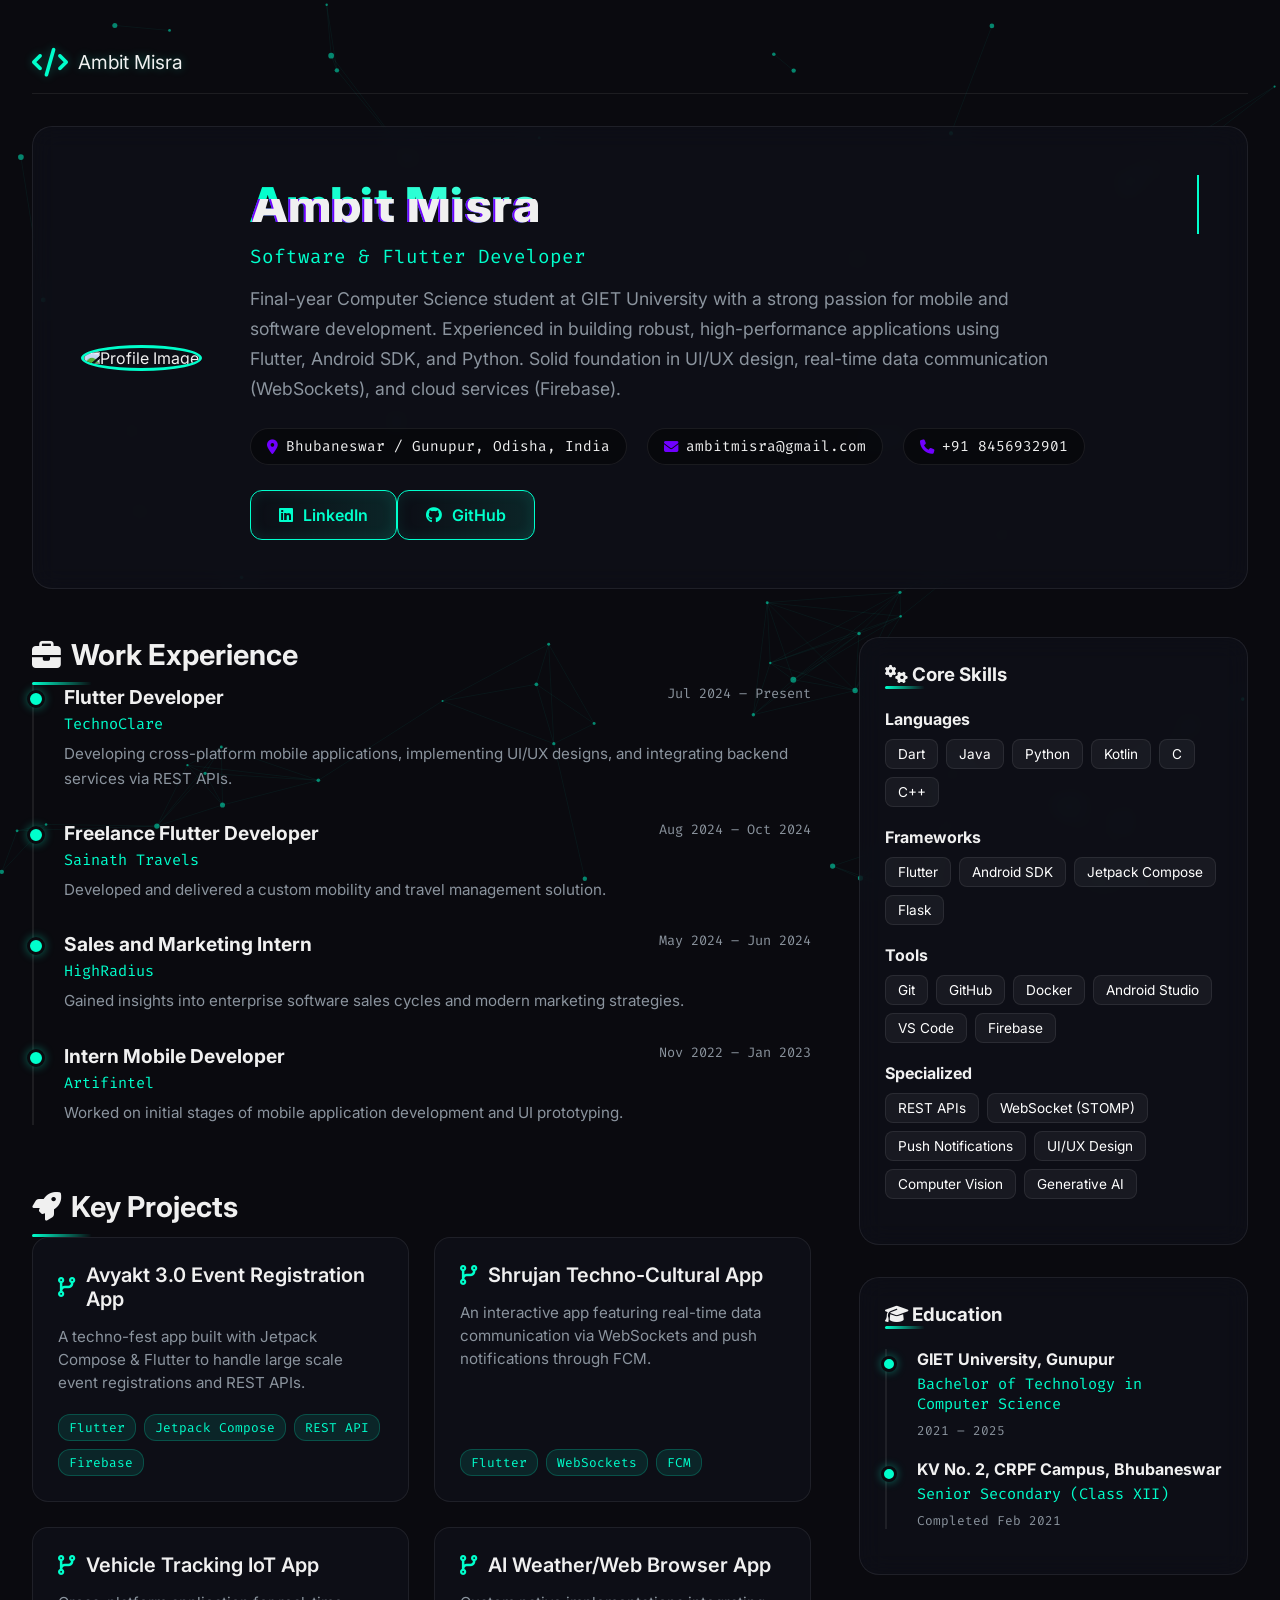
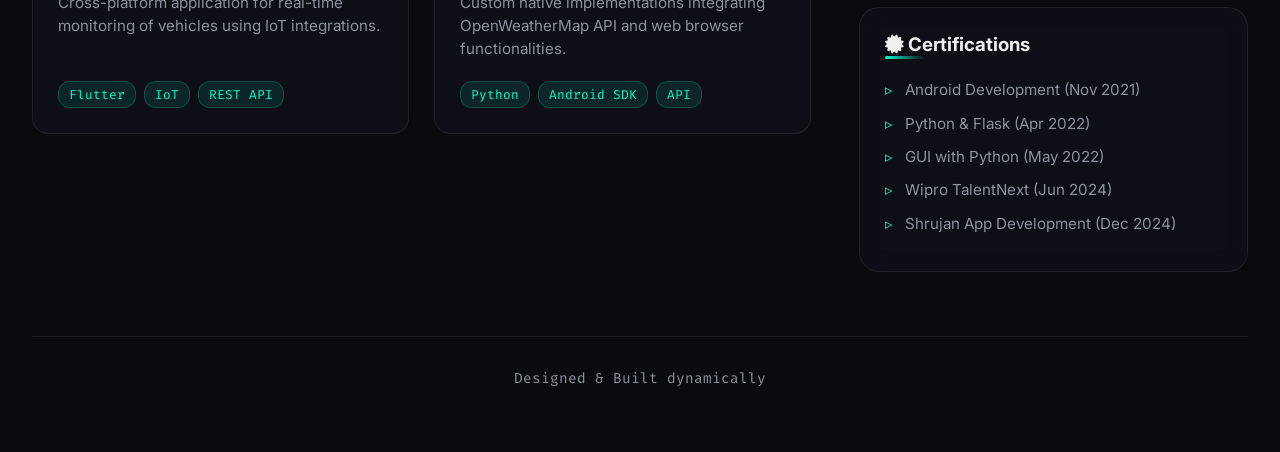
==== index.html @ 836a20de "Move GitHub repo fetch to server-side sync and match button styles" ====
<!DOCTYPE html>
<html lang="en">
<head>
    <meta charset="UTF-8">
    <meta name="viewport" content="width=device-width, initial-scale=1.0">
    <title>Ambit Misra | Portfolio</title>
    <link rel="stylesheet" href="style.css">
    <link href="https://fonts.googleapis.com/css2?family=Fira+Code:wght@400;500;700&family=Inter:wght@300;400;600;800&display=swap" rel="stylesheet">
    <link rel="stylesheet" href="https://cdnjs.cloudflare.com/ajax/libs/font-awesome/6.4.0/css/all.min.css">
</head>
<body>
    <!-- Background Animation Canvas -->
    <canvas id="bg-canvas"></canvas>

    <main id="app">
        <!-- Main Portfolio Section -->
        <section id="portfolio-section" class="active">
            <nav class="glass-nav">
                <div class="nav-brand">
                    <i class="fa-solid fa-code"></i>
                    <span style="margin-left: 10px; color: var(--text-main); font-size: 1.2rem;" id="nav-name"></span>
                </div>
                <div class="nav-links">
                </div>
            </nav>

            <div class="portfolio-container">
                <!-- Hero Header -->
                <header class="profile-header glass-card fade-in">
                    <div class="avatar-container">
                        <img id="user-avatar" src="" alt="Profile Image" style="width: 150px; height: 150px; border-radius: 50%; border: 3px solid var(--accent-primary); object-fit: cover;">
                    </div>
                    <div class="profile-info">
                        <h1 id="user-name" class="typewriter glitch" data-text=""></h1>
                        <p id="user-role" class="tech-text"></p>
                        <p id="user-summary" class="bio"></p>
                        
                        <div class="stats" style="margin-bottom: 25px;">
                            <div class="stat"><i class="fa-solid fa-location-dot"></i> <span id="user-location"></span></div>
                            <div class="stat"><i class="fa-solid fa-envelope"></i> <span id="user-email"></span></div>
                            <div class="stat"><i class="fa-solid fa-phone"></i> <span id="user-phone"></span></div>
                        </div>

                        <div class="profile-actions">
                            <a id="user-linkedin" href="#" target="_blank" class="primary-btn"><i class="fa-brands fa-linkedin"></i> LinkedIn</a>
                            <a id="user-github" href="#" target="_blank" class="primary-btn"><i class="fa-brands fa-github"></i> GitHub</a>
                        </div>
                    </div>
                </header>

                <!-- Two Column Layout: Main Content and Sidebar -->
                <div class="layout-grid">
                    <!-- Left Column -->
                    <div class="left-col">
                        <!-- Experience Section -->
                        <div class="content-section">
                            <div class="section-title fade-in">
                                <h2><i class="fa-solid fa-briefcase"></i> Work Experience</h2>
                                <div class="title-line"></div>
                            </div>
                            <div id="experience-list" class="timeline">
                                <!-- Injected via app.js -->
                            </div>
                        </div>

                        <!-- Projects Section -->
                        <div class="content-section" style="margin-top: 4rem;">
                            <div class="section-title fade-in">
                                <h2><i class="fa-solid fa-rocket"></i> Key Projects</h2>
                                <div class="title-line"></div>
                            </div>
                            <div id="projects-grid" class="repos-grid">
                                <!-- Injected via app.js -->
                            </div>
                        </div>
                    </div>

                    <!-- Right Column (Sidebar) -->
                    <div class="right-col">
                         <!-- Skills Section -->
                         <div class="glass-card sidebar-card fade-in">
                            <h3><i class="fa-solid fa-gears"></i> Core Skills</h3>
                            <div class="title-line" style="margin-bottom: 20px; width: 40px;"></div>
                            <div id="skills-container">
                                <!-- Injected via app.js -->
                            </div>
                        </div>

                        <!-- Education Section -->
                        <div class="glass-card sidebar-card fade-in" style="margin-top: 2rem;">
                            <h3><i class="fa-solid fa-graduation-cap"></i> Education</h3>
                            <div class="title-line" style="margin-bottom: 20px; width: 40px;"></div>
                            <div id="education-list" class="timeline compact">
                                <!-- Injected via app.js -->
                            </div>
                        </div>

                         <!-- Certifications Section -->
                         <div class="glass-card sidebar-card fade-in" style="margin-top: 2rem;">
                            <h3><i class="fa-solid fa-certificate"></i> Certifications</h3>
                            <div class="title-line" style="margin-bottom: 20px; width: 40px;"></div>
                            <ul id="cert-list" class="styled-list">
                                <!-- Injected via app.js -->
                            </ul>
                        </div>
                    </div>
                </div>
            </div>
            
            <footer class="portfolio-footer">
                <p>Designed & Built dynamically</p>
            </footer>
        </section>
    </main>

    <!-- Load Constants first -->
    <script src="constants.js"></script>
    <!-- Load App logic -->
    <script src="app.js"></script>
</body>
</html>
---- style.css ----
:root {
    --bg-dark: #0a0a0f;
    --bg-glass: rgba(16, 18, 27, 0.6);
    --border-glass: rgba(255, 255, 255, 0.08);
    --accent-primary: #00ffcc;
    --accent-secondary: #7000ff;
    --text-main: #f0f0f0;
    --text-muted: #8b949e;
    --font-heading: 'Inter', sans-serif;
    --font-mono: 'Fira Code', monospace;
    --glow-shadow: 0 0 20px rgba(0, 255, 204, 0.4);
    --card-hover: rgba(255, 255, 255, 0.05);
}

* { margin: 0; padding: 0; box-sizing: border-box; }

body {
    background-color: var(--bg-dark);
    color: var(--text-main);
    font-family: var(--font-heading);
    min-height: 100vh;
    overflow-x: hidden;
}

/* Background Canvas */
#bg-canvas {
    position: fixed;
    top: 0; left: 0; width: 100vw; height: 100vh;
    z-index: -1;
}

main { position: relative; z-index: 1; min-height: 100vh; display: flex; flex-direction: column; }

/* Common Classes */
.hidden { display: none !important; }
.active { display: flex !important; }
.glass-card {
    background: var(--bg-glass); backdrop-filter: blur(12px); -webkit-backdrop-filter: blur(12px);
    border: 1px solid var(--border-glass); border-radius: 20px;
}
.sidebar-card { padding: 25px; }

/* Glitch Effect */
.glitch {
    position: relative; font-weight: 800; letter-spacing: 1px;
    background: linear-gradient(to right, var(--accent-primary), #fff);
    -webkit-background-clip: text; -webkit-text-fill-color: transparent;
}
.glitch::before, .glitch::after {
    content: attr(data-text); position: absolute; top: 0; left: 0; width: 100%; height: 100%;
}
.glitch::before {
    left: 2px; text-shadow: -2px 0 var(--accent-secondary); clip: rect(24px, 550px, 90px, 0); animation: glitch-anim-2 3s infinite linear alternate-reverse; -webkit-text-fill-color: var(--text-main);
}
.glitch::after {
    left: -2px; text-shadow: -2px 0 var(--accent-primary); clip: rect(85px, 550px, 140px, 0); animation: glitch-anim 2.5s infinite linear alternate-reverse; -webkit-text-fill-color: var(--text-main);
}
@keyframes glitch-anim {
    0% { clip: rect(10px, 9999px, 86px, 0); } 10% { clip: rect(62px, 9999px, 12px, 0); }
    100% { clip: rect(22px, 9999px, 92px, 0); }
}
@keyframes glitch-anim-2 {
    0% { clip: rect(65px, 9999px, 100px, 0); }
    100% { clip: rect(70px, 9999px, 90px, 0); }
}

/* Layout */
#portfolio-section {
    flex-direction: column; padding: 2rem; max-width: 1300px; margin: 0 auto; width: 100%;
}
.layout-grid {
    display: grid; grid-template-columns: 2fr 1fr; gap: 3rem; margin-top: 3rem;
}

/* Navbar */
.glass-nav {
    display: flex; justify-content: space-between; align-items: center;
    padding: 1rem 0; margin-bottom: 2rem; border-bottom: 1px solid var(--border-glass);
}
.nav-brand { font-size: 1.8rem; color: var(--accent-primary); text-shadow: 0 0 10px rgba(0, 255, 204, 0.3); display: flex; align-items: center;}

/* Buttons */
.secondary-btn {
    background: transparent; border: 1px solid var(--border-glass); color: var(--text-main);
    padding: 10px 20px; font-size: 0.9rem; border-radius: 8px; transition: all 0.2s;
    display: inline-flex; align-items: center; gap: 8px; cursor: pointer;
}
.secondary-btn:hover {
    background: rgba(0, 255, 204, 0.05); border-color: var(--accent-primary); color: var(--accent-primary);
}
.primary-btn {
    display: inline-flex; align-items: center; gap: 10px; padding: 14px 28px; cursor: pointer;
    background: linear-gradient(90deg, transparent, rgba(0, 255, 204, 0.1));
    border: 1px solid var(--accent-primary); color: var(--accent-primary);
    text-decoration: none; border-radius: 12px; font-weight: 600; transition: all 0.3s ease;
    box-shadow: 0 0 15px rgba(0, 255, 204, 0.1) inset;
}
.primary-btn:hover {
    background: var(--accent-primary); color: var(--bg-dark); box-shadow: 0 0 25px rgba(0, 255, 204, 0.4);
    transform: translateY(-2px);
}

/* Hero Section */
.profile-header { display: flex; gap: 3rem; align-items: center; padding: 3rem; margin-bottom: 1rem; }
.profile-info { flex: 1; }
.profile-info h1 { font-size: 3rem; margin-bottom: 10px; }
.tech-text { font-family: var(--font-mono); color: var(--accent-primary); font-size: 1.2rem; margin-bottom: 15px; }
.bio { color: var(--text-muted); font-size: 1.1rem; line-height: 1.7; margin-bottom: 25px; max-width: 800px; }
.stats { display: flex; gap: 20px; flex-wrap: wrap; }
.stat { display: flex; align-items: center; gap: 8px; background: rgba(0,0,0,0.4); padding: 8px 16px; border-radius: 20px; border: 1px solid var(--border-glass); font-family: var(--font-mono); font-size: 0.9rem; color: var(--text-main); }
.stat i { color: var(--accent-secondary); }
.profile-actions { display: flex; align-items: center; }

/* Timeline (Experience / Education) */
.timeline {
    position: relative; padding-left: 30px; border-left: 2px solid var(--border-glass);
}
.timeline-item { position: relative; margin-bottom: 30px; }
.timeline-item::before {
    content: ''; position: absolute; left: -37px; top: 5px; width: 12px; height: 12px;
    background: var(--accent-primary); border-radius: 50%; border: 3px solid var(--bg-dark);
    box-shadow: 0 0 10px rgba(0,255,204,0.4);
}
.timeline-item h4 { font-size: 1.2rem; color: var(--text-main); margin-bottom: 5px; }
.timeline-item .company { font-family: var(--font-mono); color: var(--accent-primary); font-size: 0.95rem; margin-bottom: 8px; }
.timeline-item .date { position: absolute; right: 0; top: 0; font-family: var(--font-mono); font-size: 0.85rem; color: var(--text-muted); }
.timeline-item p { color: var(--text-muted); font-size: 0.95rem; line-height: 1.6; }

.timeline.compact .timeline-item { margin-bottom: 20px; }
.timeline.compact .timeline-item::before { top: 7px; width: 10px; height: 10px; left: -36px; }
.timeline.compact .date { position: static; display: block; margin-top: 5px; }

/* Grid Titles */
.section-title h2 { font-size: 1.8rem; margin-bottom: 10px; display: flex; align-items: center; gap: 10px; }
.title-line { height: 3px; width: 60px; background: linear-gradient(90deg, var(--accent-primary), transparent); border-radius: 2px; }

/* Projects Grid */
.repos-grid { display: grid; grid-template-columns: repeat(auto-fill, minmax(300px, 1fr)); gap: 25px; }
.repo-card {
    background: var(--bg-glass); border: 1px solid var(--border-glass); border-radius: 16px; padding: 25px;
    transition: all 0.3s ease; display: flex; flex-direction: column; justify-content: space-between; position: relative; overflow: hidden;
}
.repo-card::before {
    content: ''; position: absolute; top: 0; left: 0; width: 100%; height: 2px;
    background: linear-gradient(90deg, transparent, var(--accent-primary), transparent); transform: translateX(-100%); transition: transform 0.5s ease;
}
.repo-card:hover { transform: translateY(-5px); border-color: rgba(0, 255, 204, 0.3); box-shadow: 0 10px 30px -10px rgba(0, 255, 204, 0.15); }
.repo-card:hover::before { transform: translateX(100%); }
.repo-header { margin-bottom: 15px; }
.repo-title { font-size: 1.25rem; font-weight: 600; display: flex; align-items: center; gap: 10px; }
.repo-title a { color: var(--text-main); text-decoration: none; transition: color 0.2s; }
.repo-title a:hover { color: var(--accent-primary); }
.repo-desc { color: var(--text-muted); font-size: 0.95rem; line-height: 1.5; margin-bottom: 20px; flex-grow: 1; }
.repo-footer { display: flex; flex-wrap: wrap; gap: 8px; }
.repo-footer .tag { background: rgba(0,255,204,0.1); color: var(--accent-primary); border: 1px solid rgba(0,255,204,0.2); padding: 4px 10px; border-radius: 12px; font-size: 0.8rem; font-family: var(--font-mono); }

/* Skills & Certs lists */
.skill-category { margin-bottom: 20px; }
.skill-category h4 { color: var(--text-main); font-size: 1rem; margin-bottom: 10px; }
.tags-container { display: flex; flex-wrap: wrap; gap: 8px; }
.skill-tag {
    background: rgba(255,255,255,0.05); border: 1px solid var(--border-glass); color: #fff;
    padding: 6px 12px; border-radius: 8px; font-size: 0.85rem; transition: border 0.3s;
}
.skill-tag:hover { border-color: var(--accent-primary); }

.styled-list { list-style: none; }
.styled-list li { position: relative; padding-left: 20px; margin-bottom: 12px; font-size: 0.95rem; color: var(--text-muted); line-height: 1.4; }
.styled-list li::before { content: '▹'; position: absolute; left: 0; color: var(--accent-primary); }

.portfolio-footer { margin-top: 4rem; text-align: center; color: var(--text-muted); font-family: var(--font-mono); font-size: 0.9rem; padding: 2rem 0; border-top: 1px solid var(--border-glass); }

/* Animations */
.fade-in { animation: fadeIn 0.8s ease forwards; opacity: 0; }
@keyframes fadeIn { from { opacity: 0; transform: translateY(20px); } to { opacity: 1; transform: translateY(0); } }
.typewriter { border-right: 2px solid var(--accent-primary); white-space: nowrap; overflow: hidden; animation: blinkCursor 0.7s infinite normal; }
@keyframes blinkCursor { from { border-right-color: var(--accent-primary); } to { border-right-color: transparent; } }

/* Responsive */
@media (max-width: 1024px) { .layout-grid { grid-template-columns: 1fr; } }
@media (max-width: 768px) {
    .profile-header { flex-direction: column; text-align: center; padding: 2rem; }
    .stats, .profile-actions { justify-content: center; }
    .bio { margin: 0 auto 25px auto; }
    .timeline-item .date { position: static; display: block; margin-top: 5px; }
}
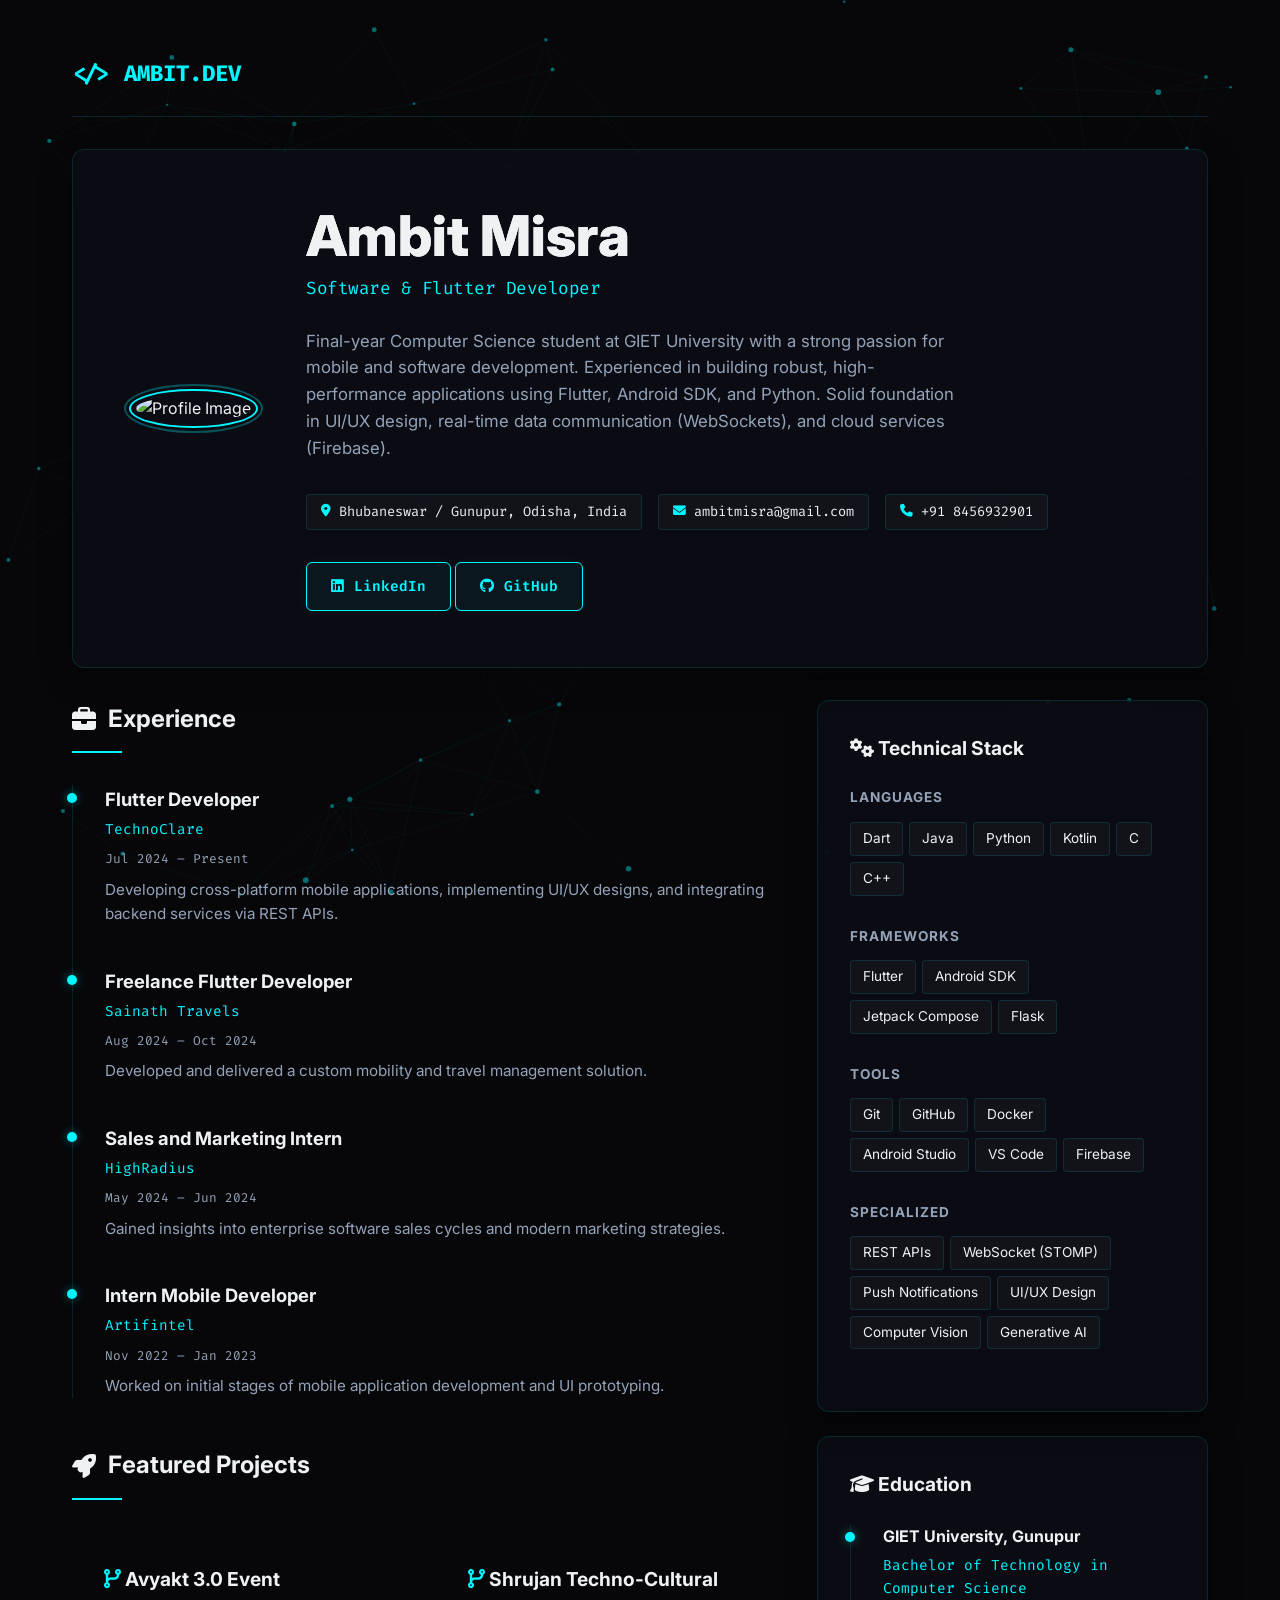
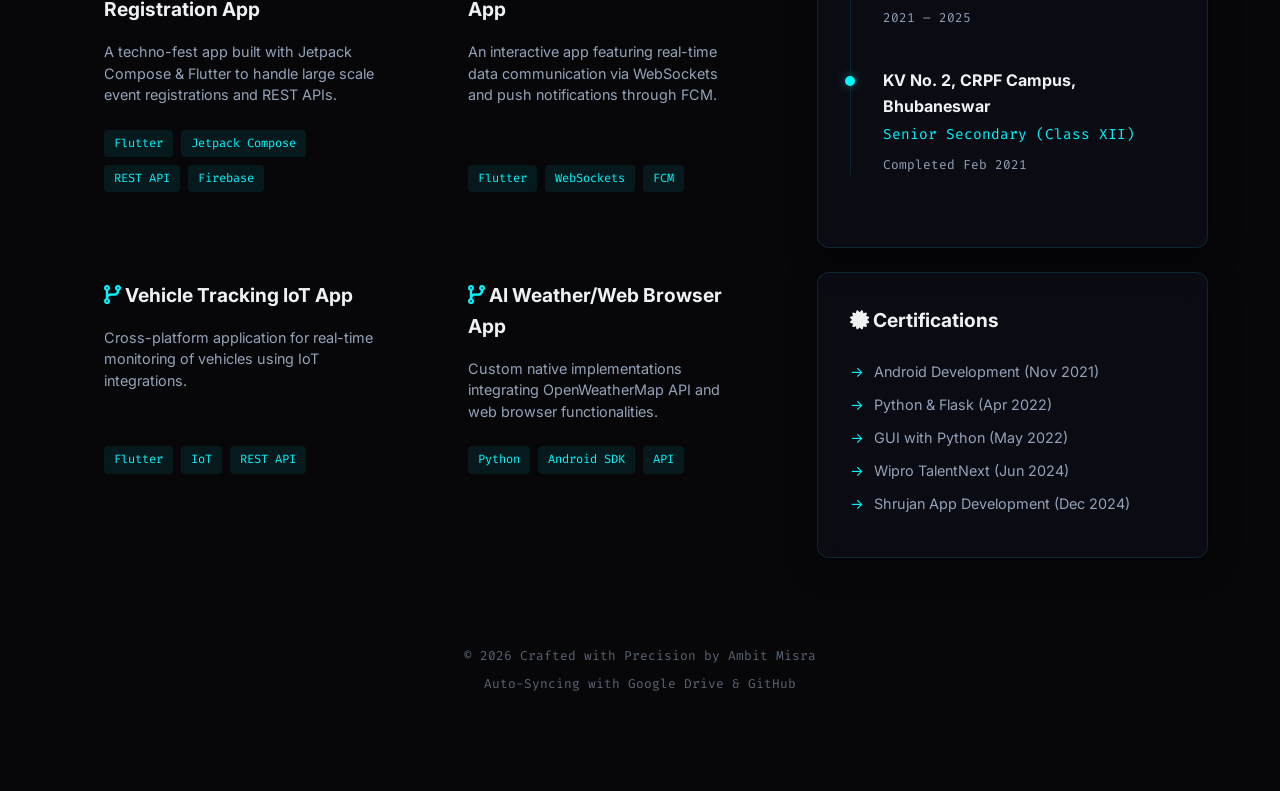
==== commit c1377970: "Complete Premium UI Design Overhaul: Standardized branding, fixed glitch, and refined layouts" ====
--- a/index.html
+++ b/index.html
@@ -3,9 +3,9 @@
 <head>
     <meta charset="UTF-8">
     <meta name="viewport" content="width=device-width, initial-scale=1.0">
-    <title>Ambit Misra | Portfolio</title>
+    <title>Ambit Misra | Senior Flutter & Mobile Developer</title>
     <link rel="stylesheet" href="style.css">
-    <link href="https://fonts.googleapis.com/css2?family=Fira+Code:wght@400;500;700&family=Inter:wght@300;400;600;800&display=swap" rel="stylesheet">
+    <link href="https://fonts.googleapis.com/css2?family=Fira+Code:wght@400;500;700&family=Inter:wght@300;400;600;700;800&display=swap" rel="stylesheet">
     <link rel="stylesheet" href="https://cdnjs.cloudflare.com/ajax/libs/font-awesome/6.4.0/css/all.min.css">
 </head>
 <body>
@@ -13,109 +13,103 @@
     <canvas id="bg-canvas"></canvas>
 
     <main id="app">
-        <!-- Main Portfolio Section -->
-        <section id="portfolio-section" class="active">
-            <nav class="glass-nav">
+        <div class="portfolio-container">
+            <nav class="glass-nav fade-in">
                 <div class="nav-brand">
-                    <i class="fa-solid fa-code"></i>
-                    <span style="margin-left: 10px; color: var(--text-main); font-size: 1.2rem;" id="nav-name"></span>
+                    <span>&lt;/&gt; AMBIT.DEV</span>
                 </div>
                 <div class="nav-links">
                 </div>
             </nav>
 
-            <div class="portfolio-container">
-                <!-- Hero Header -->
-                <header class="profile-header glass-card fade-in">
-                    <div class="avatar-container">
-                        <img id="user-avatar" src="" alt="Profile Image" style="width: 150px; height: 150px; border-radius: 50%; border: 3px solid var(--accent-primary); object-fit: cover;">
+            <!-- Hero Header -->
+            <header class="profile-header glass-card fade-in">
+                <div class="avatar-container">
+                    <img id="user-avatar" src="" alt="Profile Image" style="width: 160px; height: 160px; border-radius: 50%; object-fit: cover; border: 2px solid var(--accent-primary); padding: 5px;">
+                </div>
+                <div class="profile-info">
+                    <h1 id="user-name" class="glitch" data-text=""></h1>
+                    <p id="user-role" class="tech-text"></p>
+                    <p id="user-summary" class="bio"></p>
+                    
+                    <div class="stats">
+                        <div class="stat"><i class="fa-solid fa-location-dot"></i> <span id="user-location"></span></div>
+                        <div class="stat"><i class="fa-solid fa-envelope"></i> <span id="user-email"></span></div>
+                        <div class="stat"><i class="fa-solid fa-phone"></i> <span id="user-phone"></span></div>
                     </div>
-                    <div class="profile-info">
-                        <h1 id="user-name" class="typewriter glitch" data-text=""></h1>
-                        <p id="user-role" class="tech-text"></p>
-                        <p id="user-summary" class="bio"></p>
-                        
-                        <div class="stats" style="margin-bottom: 25px;">
-                            <div class="stat"><i class="fa-solid fa-location-dot"></i> <span id="user-location"></span></div>
-                            <div class="stat"><i class="fa-solid fa-envelope"></i> <span id="user-email"></span></div>
-                            <div class="stat"><i class="fa-solid fa-phone"></i> <span id="user-phone"></span></div>
+
+                    <div class="profile-actions">
+                        <a id="user-linkedin" href="#" target="_blank" class="primary-btn"><i class="fa-brands fa-linkedin"></i> LinkedIn</a>
+                        <a id="user-github" href="#" target="_blank" class="primary-btn"><i class="fa-brands fa-github"></i> GitHub</a>
+                    </div>
+                </div>
+            </header>
+
+            <!-- Main Layout Grid -->
+            <div class="layout-grid">
+                <!-- Left Column -->
+                <div class="left-col">
+                    <!-- Experience Section -->
+                    <div class="content-section">
+                        <div class="section-title fade-in">
+                            <h2><i class="fa-solid fa-briefcase"></i> Experience</h2>
+                            <div class="title-line"></div>
                         </div>
-
-                        <div class="profile-actions">
-                            <a id="user-linkedin" href="#" target="_blank" class="primary-btn"><i class="fa-brands fa-linkedin"></i> LinkedIn</a>
-                            <a id="user-github" href="#" target="_blank" class="primary-btn"><i class="fa-brands fa-github"></i> GitHub</a>
-                        </div>
-                    </div>
-                </header>
-
-                <!-- Two Column Layout: Main Content and Sidebar -->
-                <div class="layout-grid">
-                    <!-- Left Column -->
-                    <div class="left-col">
-                        <!-- Experience Section -->
-                        <div class="content-section">
-                            <div class="section-title fade-in">
-                                <h2><i class="fa-solid fa-briefcase"></i> Work Experience</h2>
-                                <div class="title-line"></div>
-                            </div>
-                            <div id="experience-list" class="timeline">
-                                <!-- Injected via app.js -->
-                            </div>
-                        </div>
-
-                        <!-- Projects Section -->
-                        <div class="content-section" style="margin-top: 4rem;">
-                            <div class="section-title fade-in">
-                                <h2><i class="fa-solid fa-rocket"></i> Key Projects</h2>
-                                <div class="title-line"></div>
-                            </div>
-                            <div id="projects-grid" class="repos-grid">
-                                <!-- Injected via app.js -->
-                            </div>
+                        <div id="experience-list" class="timeline">
+                            <!-- Injected via app.js -->
                         </div>
                     </div>
 
-                    <!-- Right Column (Sidebar) -->
-                    <div class="right-col">
-                         <!-- Skills Section -->
-                         <div class="glass-card sidebar-card fade-in">
-                            <h3><i class="fa-solid fa-gears"></i> Core Skills</h3>
-                            <div class="title-line" style="margin-bottom: 20px; width: 40px;"></div>
-                            <div id="skills-container">
-                                <!-- Injected via app.js -->
-                            </div>
+                    <!-- Projects Section -->
+                    <div class="content-section" style="margin-top: 3rem;">
+                        <div class="section-title fade-in">
+                            <h2><i class="fa-solid fa-rocket"></i> Featured Projects</h2>
+                            <div class="title-line"></div>
                         </div>
-
-                        <!-- Education Section -->
-                        <div class="glass-card sidebar-card fade-in" style="margin-top: 2rem;">
-                            <h3><i class="fa-solid fa-graduation-cap"></i> Education</h3>
-                            <div class="title-line" style="margin-bottom: 20px; width: 40px;"></div>
-                            <div id="education-list" class="timeline compact">
-                                <!-- Injected via app.js -->
-                            </div>
-                        </div>
-
-                         <!-- Certifications Section -->
-                         <div class="glass-card sidebar-card fade-in" style="margin-top: 2rem;">
-                            <h3><i class="fa-solid fa-certificate"></i> Certifications</h3>
-                            <div class="title-line" style="margin-bottom: 20px; width: 40px;"></div>
-                            <ul id="cert-list" class="styled-list">
-                                <!-- Injected via app.js -->
-                            </ul>
+                        <div id="projects-grid" class="repos-grid">
+                            <!-- Injected via app.js -->
                         </div>
                     </div>
                 </div>
+
+                <!-- Right Column (Sidebar) -->
+                <div class="right-col">
+                    <!-- Skills Section -->
+                    <div class="glass-card sidebar-card fade-in">
+                        <h3><i class="fa-solid fa-gears"></i> Technical Stack</h3>
+                        <div id="skills-container">
+                            <!-- Injected via app.js -->
+                        </div>
+                    </div>
+
+                    <!-- Education Section -->
+                    <div class="glass-card sidebar-card fade-in">
+                        <h3><i class="fa-solid fa-graduation-cap"></i> Education</h3>
+                        <div id="education-list" class="timeline">
+                            <!-- Injected via app.js -->
+                        </div>
+                    </div>
+
+                    <!-- Certifications Section -->
+                    <div class="glass-card sidebar-card fade-in">
+                        <h3><i class="fa-solid fa-certificate"></i> Certifications</h3>
+                        <ul id="cert-list" class="styled-list">
+                            <!-- Injected via app.js -->
+                        </ul>
+                    </div>
+                </div>
             </div>
-            
+
             <footer class="portfolio-footer">
-                <p>Designed & Built dynamically</p>
+                <p>&copy; 2026 Crafted with Precision by Ambit Misra</p>
+                <p style="margin-top: 8px;">Auto-Syncing with Google Drive & GitHub</p>
             </footer>
-        </section>
+        </div>
     </main>
 
-    <!-- Load Constants first -->
+    <!-- Scripts -->
     <script src="constants.js"></script>
-    <!-- Load App logic -->
     <script src="app.js"></script>
 </body>
 </html>
+
--- a/style.css
+++ b/style.css
@@ -1,15 +1,14 @@
 :root {
-    --bg-dark: #0a0a0f;
-    --bg-glass: rgba(16, 18, 27, 0.6);
-    --border-glass: rgba(255, 255, 255, 0.08);
-    --accent-primary: #00ffcc;
-    --accent-secondary: #7000ff;
-    --text-main: #f0f0f0;
-    --text-muted: #8b949e;
+    --bg-dark: #07070a;
+    --bg-glass: rgba(13, 15, 23, 0.7);
+    --border-glass: rgba(0, 247, 255, 0.12);
+    --accent-primary: #00f7ff;
+    --accent-glow: rgba(0, 247, 255, 0.4);
+    --text-main: #eef2f3;
+    --text-muted: #94a3b8;
     --font-heading: 'Inter', sans-serif;
     --font-mono: 'Fira Code', monospace;
-    --glow-shadow: 0 0 20px rgba(0, 255, 204, 0.4);
-    --card-hover: rgba(255, 255, 255, 0.05);
+    --card-shadow: 0 8px 32px 0 rgba(0, 0, 0, 0.37);
 }
 
 * { margin: 0; padding: 0; box-sizing: border-box; }
@@ -20,6 +19,7 @@
     font-family: var(--font-heading);
     min-height: 100vh;
     overflow-x: hidden;
+    line-height: 1.6;
 }
 
 /* Background Canvas */
@@ -29,158 +29,356 @@
     z-index: -1;
 }
 
-main { position: relative; z-index: 1; min-height: 100vh; display: flex; flex-direction: column; }
-
-/* Common Classes */
-.hidden { display: none !important; }
-.active { display: flex !important; }
+main { position: relative; z-index: 1; }
+
+/* Refined Glassmorphism */
 .glass-card {
-    background: var(--bg-glass); backdrop-filter: blur(12px); -webkit-backdrop-filter: blur(12px);
-    border: 1px solid var(--border-glass); border-radius: 20px;
-}
-.sidebar-card { padding: 25px; }
-
-/* Glitch Effect */
+    background: var(--bg-glass);
+    backdrop-filter: blur(14px);
+    -webkit-backdrop-filter: blur(14px);
+    border: 1px solid var(--border-glass);
+    border-radius: 12px;
+    box-shadow: var(--card-shadow);
+}
+
+/* Improved Glitch Effect - High Readability */
 .glitch {
-    position: relative; font-weight: 800; letter-spacing: 1px;
-    background: linear-gradient(to right, var(--accent-primary), #fff);
-    -webkit-background-clip: text; -webkit-text-fill-color: transparent;
-}
+    position: relative;
+    display: inline-block;
+    color: var(--text-main);
+    font-weight: 800;
+}
+
 .glitch::before, .glitch::after {
-    content: attr(data-text); position: absolute; top: 0; left: 0; width: 100%; height: 100%;
-}
-.glitch::before {
-    left: 2px; text-shadow: -2px 0 var(--accent-secondary); clip: rect(24px, 550px, 90px, 0); animation: glitch-anim-2 3s infinite linear alternate-reverse; -webkit-text-fill-color: var(--text-main);
-}
-.glitch::after {
-    left: -2px; text-shadow: -2px 0 var(--accent-primary); clip: rect(85px, 550px, 140px, 0); animation: glitch-anim 2.5s infinite linear alternate-reverse; -webkit-text-fill-color: var(--text-main);
-}
+    content: attr(data-text);
+    position: absolute;
+    top: 0;
+    left: 0;
+    width: 100%;
+    height: 100%;
+    opacity: 0.8;
+}
+
+.glitch:hover::before {
+    left: 2px;
+    text-shadow: -2px 0 #ff00c1;
+    clip: rect(44px, 450px, 56px, 0);
+    animation: glitch-anim 2s infinite linear alternate-reverse;
+}
+
+.glitch:hover::after {
+    left: -2px;
+    text-shadow: -2px 0 #00fff9;
+    clip: rect(44px, 450px, 56px, 0);
+    animation: glitch-anim2 2s infinite linear alternate-reverse;
+}
+
 @keyframes glitch-anim {
-    0% { clip: rect(10px, 9999px, 86px, 0); } 10% { clip: rect(62px, 9999px, 12px, 0); }
-    100% { clip: rect(22px, 9999px, 92px, 0); }
-}
-@keyframes glitch-anim-2 {
+    0% { clip: rect(31px, 9999px, 94px, 0); }
+    20% { clip: rect(62px, 9999px, 42px, 0); }
+    40% { clip: rect(10px, 9999px, 86px, 0); }
+    60% { clip: rect(78px, 9999px, 20px, 0); }
+    80% { clip: rect(25px, 9999px, 50px, 0); }
+    100% { clip: rect(54px, 9999px, 12px, 0); }
+}
+
+@keyframes glitch-anim2 {
     0% { clip: rect(65px, 9999px, 100px, 0); }
-    100% { clip: rect(70px, 9999px, 90px, 0); }
+    20% { clip: rect(10px, 9999px, 30px, 0); }
+    40% { clip: rect(50px, 9999px, 80px, 0); }
+    60% { clip: rect(20px, 9999px, 45px, 0); }
+    80% { clip: rect(90px, 9999px, 15px, 0); }
+    100% { clip: rect(35px, 9999px, 70px, 0); }
 }
 
 /* Layout */
-#portfolio-section {
-    flex-direction: column; padding: 2rem; max-width: 1300px; margin: 0 auto; width: 100%;
-}
+.portfolio-container {
+    max-width: 1200px;
+    margin: 0 auto;
+    padding: 2rem;
+}
+
 .layout-grid {
-    display: grid; grid-template-columns: 2fr 1fr; gap: 3rem; margin-top: 3rem;
+    display: grid;
+    grid-template-columns: 1.8fr 1fr;
+    gap: 2.5rem;
+    margin-top: 2rem;
 }
 
 /* Navbar */
 .glass-nav {
-    display: flex; justify-content: space-between; align-items: center;
-    padding: 1rem 0; margin-bottom: 2rem; border-bottom: 1px solid var(--border-glass);
-}
-.nav-brand { font-size: 1.8rem; color: var(--accent-primary); text-shadow: 0 0 10px rgba(0, 255, 204, 0.3); display: flex; align-items: center;}
+    display: flex;
+    justify-content: space-between;
+    align-items: center;
+    padding: 1.5rem 0;
+    margin-bottom: 2rem;
+    border-bottom: 1px solid var(--border-glass);
+}
+
+.nav-brand {
+    font-size: 1.4rem;
+    font-weight: 700;
+    font-family: var(--font-mono);
+    color: var(--accent-primary);
+}
 
 /* Buttons */
-.secondary-btn {
-    background: transparent; border: 1px solid var(--border-glass); color: var(--text-main);
-    padding: 10px 20px; font-size: 0.9rem; border-radius: 8px; transition: all 0.2s;
-    display: inline-flex; align-items: center; gap: 8px; cursor: pointer;
-}
-.secondary-btn:hover {
-    background: rgba(0, 255, 204, 0.05); border-color: var(--accent-primary); color: var(--accent-primary);
-}
 .primary-btn {
-    display: inline-flex; align-items: center; gap: 10px; padding: 14px 28px; cursor: pointer;
-    background: linear-gradient(90deg, transparent, rgba(0, 255, 204, 0.1));
-    border: 1px solid var(--accent-primary); color: var(--accent-primary);
-    text-decoration: none; border-radius: 12px; font-weight: 600; transition: all 0.3s ease;
-    box-shadow: 0 0 15px rgba(0, 255, 204, 0.1) inset;
-}
+    display: inline-flex;
+    align-items: center;
+    gap: 10px;
+    padding: 12px 24px;
+    background: rgba(0, 247, 255, 0.05);
+    border: 1px solid var(--accent-primary);
+    color: var(--accent-primary);
+    text-decoration: none;
+    border-radius: 6px;
+    font-weight: 600;
+    font-family: var(--font-mono);
+    font-size: 0.9rem;
+    transition: all 0.3s cubic-bezier(0.4, 0, 0.2, 1);
+    box-shadow: 0 0 10px rgba(0, 247, 255, 0.05);
+}
+
 .primary-btn:hover {
-    background: var(--accent-primary); color: var(--bg-dark); box-shadow: 0 0 25px rgba(0, 255, 204, 0.4);
+    background: var(--accent-primary);
+    color: var(--bg-dark);
+    box-shadow: 0 0 20px var(--accent-glow);
     transform: translateY(-2px);
 }
 
 /* Hero Section */
-.profile-header { display: flex; gap: 3rem; align-items: center; padding: 3rem; margin-bottom: 1rem; }
-.profile-info { flex: 1; }
-.profile-info h1 { font-size: 3rem; margin-bottom: 10px; }
-.tech-text { font-family: var(--font-mono); color: var(--accent-primary); font-size: 1.2rem; margin-bottom: 15px; }
-.bio { color: var(--text-muted); font-size: 1.1rem; line-height: 1.7; margin-bottom: 25px; max-width: 800px; }
-.stats { display: flex; gap: 20px; flex-wrap: wrap; }
-.stat { display: flex; align-items: center; gap: 8px; background: rgba(0,0,0,0.4); padding: 8px 16px; border-radius: 20px; border: 1px solid var(--border-glass); font-family: var(--font-mono); font-size: 0.9rem; color: var(--text-main); }
-.stat i { color: var(--accent-secondary); }
-.profile-actions { display: flex; align-items: center; }
-
-/* Timeline (Experience / Education) */
+.profile-header {
+    display: flex;
+    gap: 3rem;
+    align-items: center;
+    padding: 3.5rem;
+    margin-bottom: 2rem;
+}
+
+.avatar-container {
+    position: relative;
+    flex-shrink: 0;
+}
+
+.avatar-container::after {
+    content: '';
+    position: absolute;
+    inset: -5px;
+    border: 2px solid var(--accent-primary);
+    border-radius: 50%;
+    opacity: 0.3;
+    animation: pulse 2s infinite;
+}
+
+@keyframes pulse {
+    0% { transform: scale(1); opacity: 0.3; }
+    50% { transform: scale(1.05); opacity: 0.1; }
+    100% { transform: scale(1); opacity: 0.3; }
+}
+
+.profile-info h1 {
+    font-size: 3.5rem;
+    margin-bottom: 0.5rem;
+    line-height: 1.1;
+}
+
+.tech-text {
+    font-family: var(--font-mono);
+    color: var(--accent-primary);
+    font-size: 1.1rem;
+    margin-bottom: 1.5rem;
+    letter-spacing: -0.5px;
+}
+
+.bio {
+    color: var(--text-muted);
+    font-size: 1.05rem;
+    max-width: 650px;
+    margin-bottom: 2rem;
+}
+
+.stats { display: flex; gap: 1rem; flex-wrap: wrap; margin-bottom: 2rem; }
+.stat {
+    display: flex;
+    align-items: center;
+    gap: 8px;
+    font-family: var(--font-mono);
+    font-size: 0.85rem;
+    color: var(--text-main);
+    background: rgba(255, 255, 255, 0.03);
+    padding: 6px 14px;
+    border-radius: 4px;
+    border: 1px solid var(--border-glass);
+}
+.stat i { color: var(--accent-primary); font-size: 0.8rem; }
+
+/* Sections */
+.section-title {
+    margin-bottom: 2rem;
+}
+
+.section-title h2 {
+    font-size: 1.5rem;
+    margin-bottom: 0.8rem;
+    display: flex;
+    align-items: center;
+    gap: 12px;
+}
+
+.title-line {
+    height: 2px;
+    width: 50px;
+    background: var(--accent-primary);
+}
+
+/* Timeline */
 .timeline {
-    position: relative; padding-left: 30px; border-left: 2px solid var(--border-glass);
-}
-.timeline-item { position: relative; margin-bottom: 30px; }
+    position: relative;
+    padding-left: 2rem;
+    border-left: 1px solid var(--border-glass);
+}
+
+.timeline-item {
+    position: relative;
+    margin-bottom: 2.5rem;
+}
+
 .timeline-item::before {
-    content: ''; position: absolute; left: -37px; top: 5px; width: 12px; height: 12px;
-    background: var(--accent-primary); border-radius: 50%; border: 3px solid var(--bg-dark);
-    box-shadow: 0 0 10px rgba(0,255,204,0.4);
-}
-.timeline-item h4 { font-size: 1.2rem; color: var(--text-main); margin-bottom: 5px; }
-.timeline-item .company { font-family: var(--font-mono); color: var(--accent-primary); font-size: 0.95rem; margin-bottom: 8px; }
-.timeline-item .date { position: absolute; right: 0; top: 0; font-family: var(--font-mono); font-size: 0.85rem; color: var(--text-muted); }
-.timeline-item p { color: var(--text-muted); font-size: 0.95rem; line-height: 1.6; }
-
-.timeline.compact .timeline-item { margin-bottom: 20px; }
-.timeline.compact .timeline-item::before { top: 7px; width: 10px; height: 10px; left: -36px; }
-.timeline.compact .date { position: static; display: block; margin-top: 5px; }
-
-/* Grid Titles */
-.section-title h2 { font-size: 1.8rem; margin-bottom: 10px; display: flex; align-items: center; gap: 10px; }
-.title-line { height: 3px; width: 60px; background: linear-gradient(90deg, var(--accent-primary), transparent); border-radius: 2px; }
-
-/* Projects Grid */
-.repos-grid { display: grid; grid-template-columns: repeat(auto-fill, minmax(300px, 1fr)); gap: 25px; }
+    content: '';
+    position: absolute;
+    left: calc(-2rem - 6px);
+    top: 8px;
+    width: 10px;
+    height: 10px;
+    background: var(--accent-primary);
+    border-radius: 50%;
+    box-shadow: 0 0 10px var(--accent-glow);
+}
+
+.timeline-item h4 { font-size: 1.15rem; margin-bottom: 4px; }
+.timeline-item .company {
+    font-family: var(--font-mono);
+    color: var(--accent-primary);
+    font-size: 0.9rem;
+    margin-bottom: 8px;
+}
+
+.timeline-item .date {
+    font-family: var(--font-mono);
+    font-size: 0.8rem;
+    color: var(--text-muted);
+    margin-bottom: 0.5rem;
+    display: block;
+}
+
+.timeline-item p {
+    color: var(--text-muted);
+    font-size: 0.95rem;
+    line-height: 1.6;
+}
+
+/* Projects */
+.repos-grid {
+    display: grid;
+    grid-template-columns: repeat(auto-fill, minmax(320px, 1fr));
+    gap: 1.5rem;
+}
+
 .repo-card {
-    background: var(--bg-glass); border: 1px solid var(--border-glass); border-radius: 16px; padding: 25px;
-    transition: all 0.3s ease; display: flex; flex-direction: column; justify-content: space-between; position: relative; overflow: hidden;
-}
-.repo-card::before {
-    content: ''; position: absolute; top: 0; left: 0; width: 100%; height: 2px;
-    background: linear-gradient(90deg, transparent, var(--accent-primary), transparent); transform: translateX(-100%); transition: transform 0.5s ease;
-}
-.repo-card:hover { transform: translateY(-5px); border-color: rgba(0, 255, 204, 0.3); box-shadow: 0 10px 30px -10px rgba(0, 255, 204, 0.15); }
-.repo-card:hover::before { transform: translateX(100%); }
-.repo-header { margin-bottom: 15px; }
-.repo-title { font-size: 1.25rem; font-weight: 600; display: flex; align-items: center; gap: 10px; }
-.repo-title a { color: var(--text-main); text-decoration: none; transition: color 0.2s; }
-.repo-title a:hover { color: var(--accent-primary); }
-.repo-desc { color: var(--text-muted); font-size: 0.95rem; line-height: 1.5; margin-bottom: 20px; flex-grow: 1; }
-.repo-footer { display: flex; flex-wrap: wrap; gap: 8px; }
-.repo-footer .tag { background: rgba(0,255,204,0.1); color: var(--accent-primary); border: 1px solid rgba(0,255,204,0.2); padding: 4px 10px; border-radius: 12px; font-size: 0.8rem; font-family: var(--font-mono); }
-
-/* Skills & Certs lists */
-.skill-category { margin-bottom: 20px; }
-.skill-category h4 { color: var(--text-main); font-size: 1rem; margin-bottom: 10px; }
-.tags-container { display: flex; flex-wrap: wrap; gap: 8px; }
+    padding: 2rem;
+    display: flex;
+    flex-direction: column;
+    justify-content: space-between;
+    transition: all 0.3s ease;
+}
+
+.repo-card:hover {
+    border-color: var(--accent-primary);
+    transform: translateY(-4px);
+    background: rgba(0, 247, 255, 0.03);
+}
+
+.repo-title { margin-bottom: 1rem; font-size: 1.2rem; }
+.repo-title a { color: var(--text-main); text-decoration: none; border-bottom: 1px solid transparent; }
+.repo-title a:hover { color: var(--accent-primary); border-bottom-color: var(--accent-primary); }
+
+.repo-desc {
+    color: var(--text-muted);
+    font-size: 0.9rem;
+    margin-bottom: 1.5rem;
+    line-height: 1.5;
+}
+
+.repo-footer { display: flex; gap: 8px; flex-wrap: wrap; }
+.tag {
+    font-family: var(--font-mono);
+    font-size: 0.75rem;
+    padding: 4px 10px;
+    background: rgba(0, 247, 255, 0.08);
+    color: var(--accent-primary);
+    border-radius: 4px;
+}
+
+/* Sidebar Cards */
+.sidebar-card { padding: 2rem; margin-bottom: 1.5rem; }
+.sidebar-card h3 { font-size: 1.2rem; margin-bottom: 1.5rem; }
+
+.skill-category { margin-bottom: 1.5rem; }
+.skill-category h4 {
+    font-size: 0.85rem;
+    text-transform: uppercase;
+    letter-spacing: 1px;
+    color: var(--text-muted);
+    margin-bottom: 0.8rem;
+}
+
 .skill-tag {
-    background: rgba(255,255,255,0.05); border: 1px solid var(--border-glass); color: #fff;
-    padding: 6px 12px; border-radius: 8px; font-size: 0.85rem; transition: border 0.3s;
-}
-.skill-tag:hover { border-color: var(--accent-primary); }
+    display: inline-block;
+    padding: 5px 12px;
+    background: rgba(255, 255, 255, 0.03);
+    border: 1px solid var(--border-glass);
+    border-radius: 4px;
+    font-size: 0.85rem;
+    margin-right: 6px;
+    margin-bottom: 6px;
+    color: var(--text-main);
+}
 
 .styled-list { list-style: none; }
-.styled-list li { position: relative; padding-left: 20px; margin-bottom: 12px; font-size: 0.95rem; color: var(--text-muted); line-height: 1.4; }
-.styled-list li::before { content: '▹'; position: absolute; left: 0; color: var(--accent-primary); }
-
-.portfolio-footer { margin-top: 4rem; text-align: center; color: var(--text-muted); font-family: var(--font-mono); font-size: 0.9rem; padding: 2rem 0; border-top: 1px solid var(--border-glass); }
+.styled-list li {
+    font-size: 0.9rem;
+    color: var(--text-muted);
+    margin-bottom: 10px;
+    display: flex;
+    gap: 10px;
+}
+.styled-list li::before { content: '→'; color: var(--accent-primary); }
+
+.portfolio-footer {
+    text-align: center;
+    padding: 4rem 0;
+    color: var(--text-muted);
+    font-family: var(--font-mono);
+    font-size: 0.8rem;
+    opacity: 0.6;
+}
 
 /* Animations */
-.fade-in { animation: fadeIn 0.8s ease forwards; opacity: 0; }
-@keyframes fadeIn { from { opacity: 0; transform: translateY(20px); } to { opacity: 1; transform: translateY(0); } }
-.typewriter { border-right: 2px solid var(--accent-primary); white-space: nowrap; overflow: hidden; animation: blinkCursor 0.7s infinite normal; }
-@keyframes blinkCursor { from { border-right-color: var(--accent-primary); } to { border-right-color: transparent; } }
-
-/* Responsive */
-@media (max-width: 1024px) { .layout-grid { grid-template-columns: 1fr; } }
+.fade-in { animation: fadeIn 0.6s ease-out forwards; opacity: 0; }
+@keyframes fadeIn {
+    from { opacity: 0; transform: translateY(10px); }
+    to { opacity: 1; transform: translateY(0); }
+}
+
+@media (max-width: 1024px) {
+    .layout-grid { grid-template-columns: 1fr; }
+    .profile-header { padding: 2rem; gap: 2rem; }
+}
+
 @media (max-width: 768px) {
-    .profile-header { flex-direction: column; text-align: center; padding: 2rem; }
-    .stats, .profile-actions { justify-content: center; }
-    .bio { margin: 0 auto 25px auto; }
-    .timeline-item .date { position: static; display: block; margin-top: 5px; }
-}
+    .profile-header { flex-direction: column; text-align: center; }
+    .stats { justify-content: center; }
+    .profile-info h1 { font-size: 2.5rem; }
+}
+
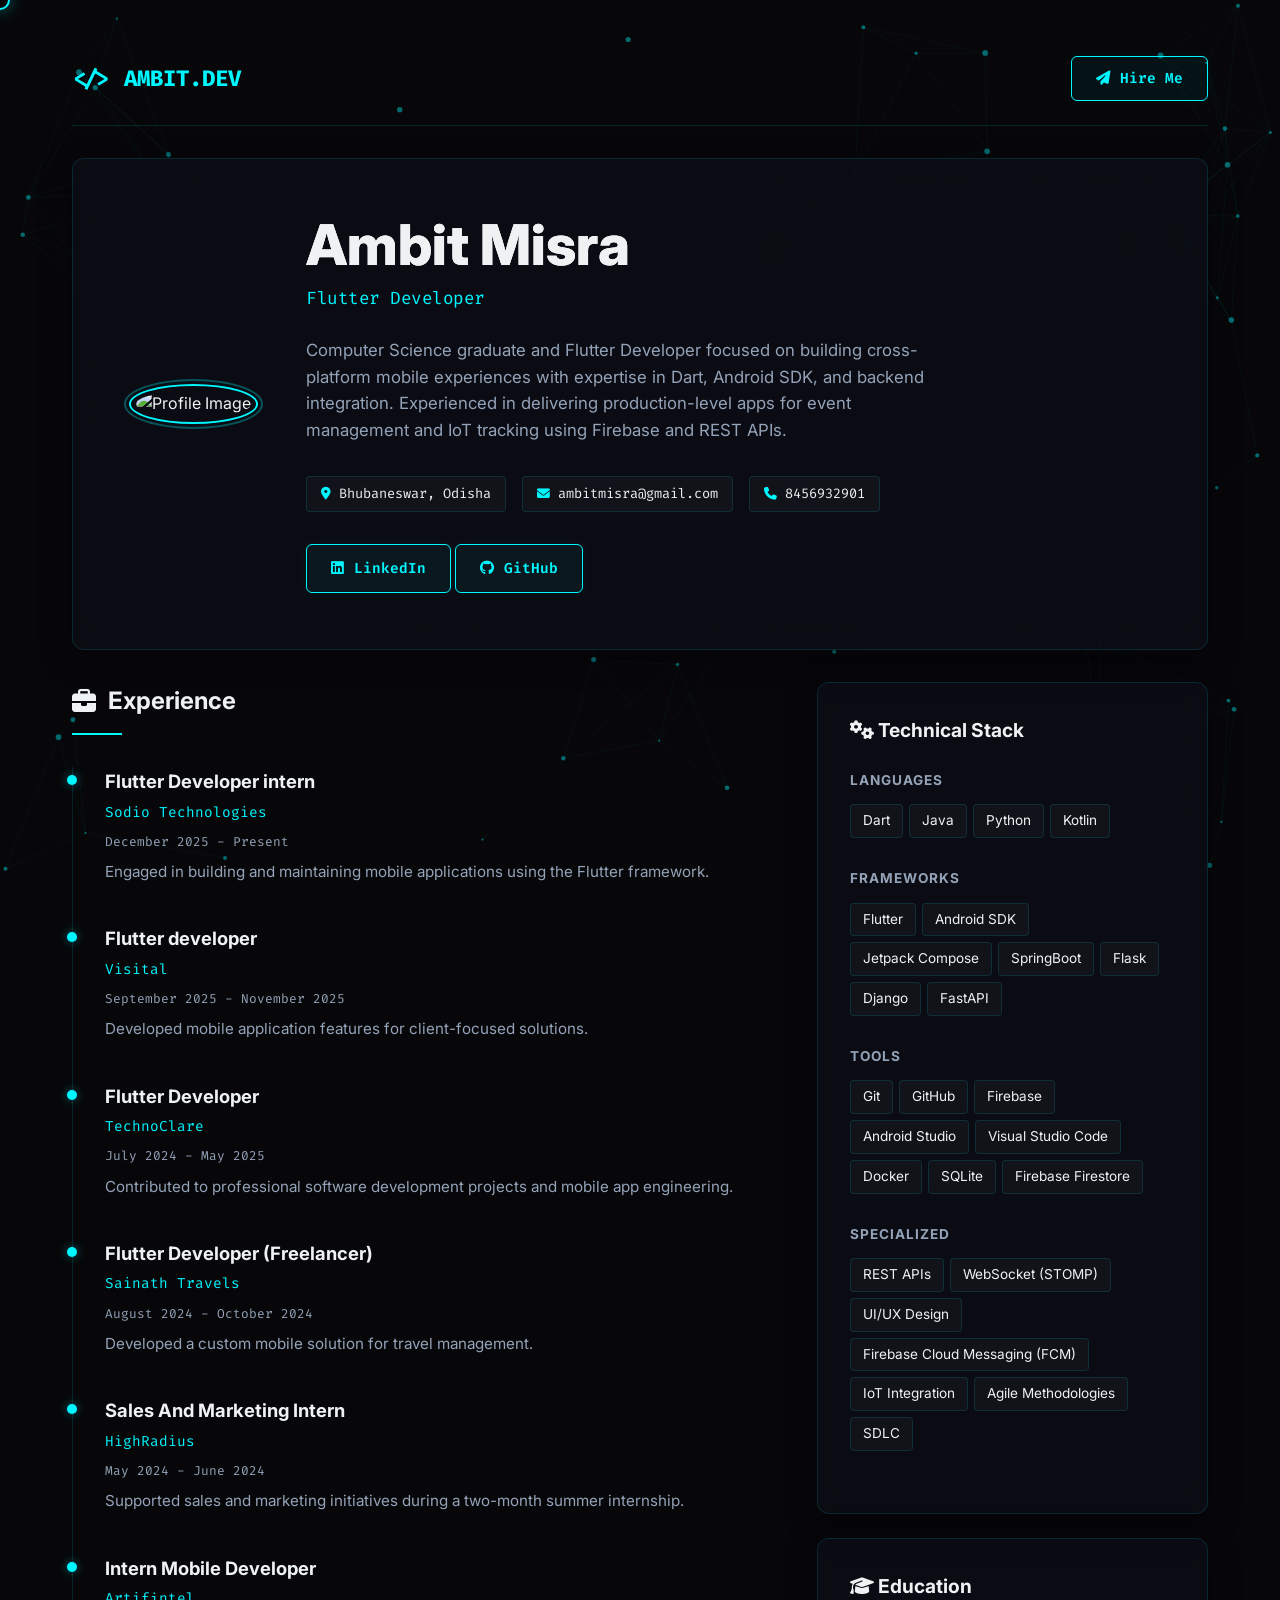
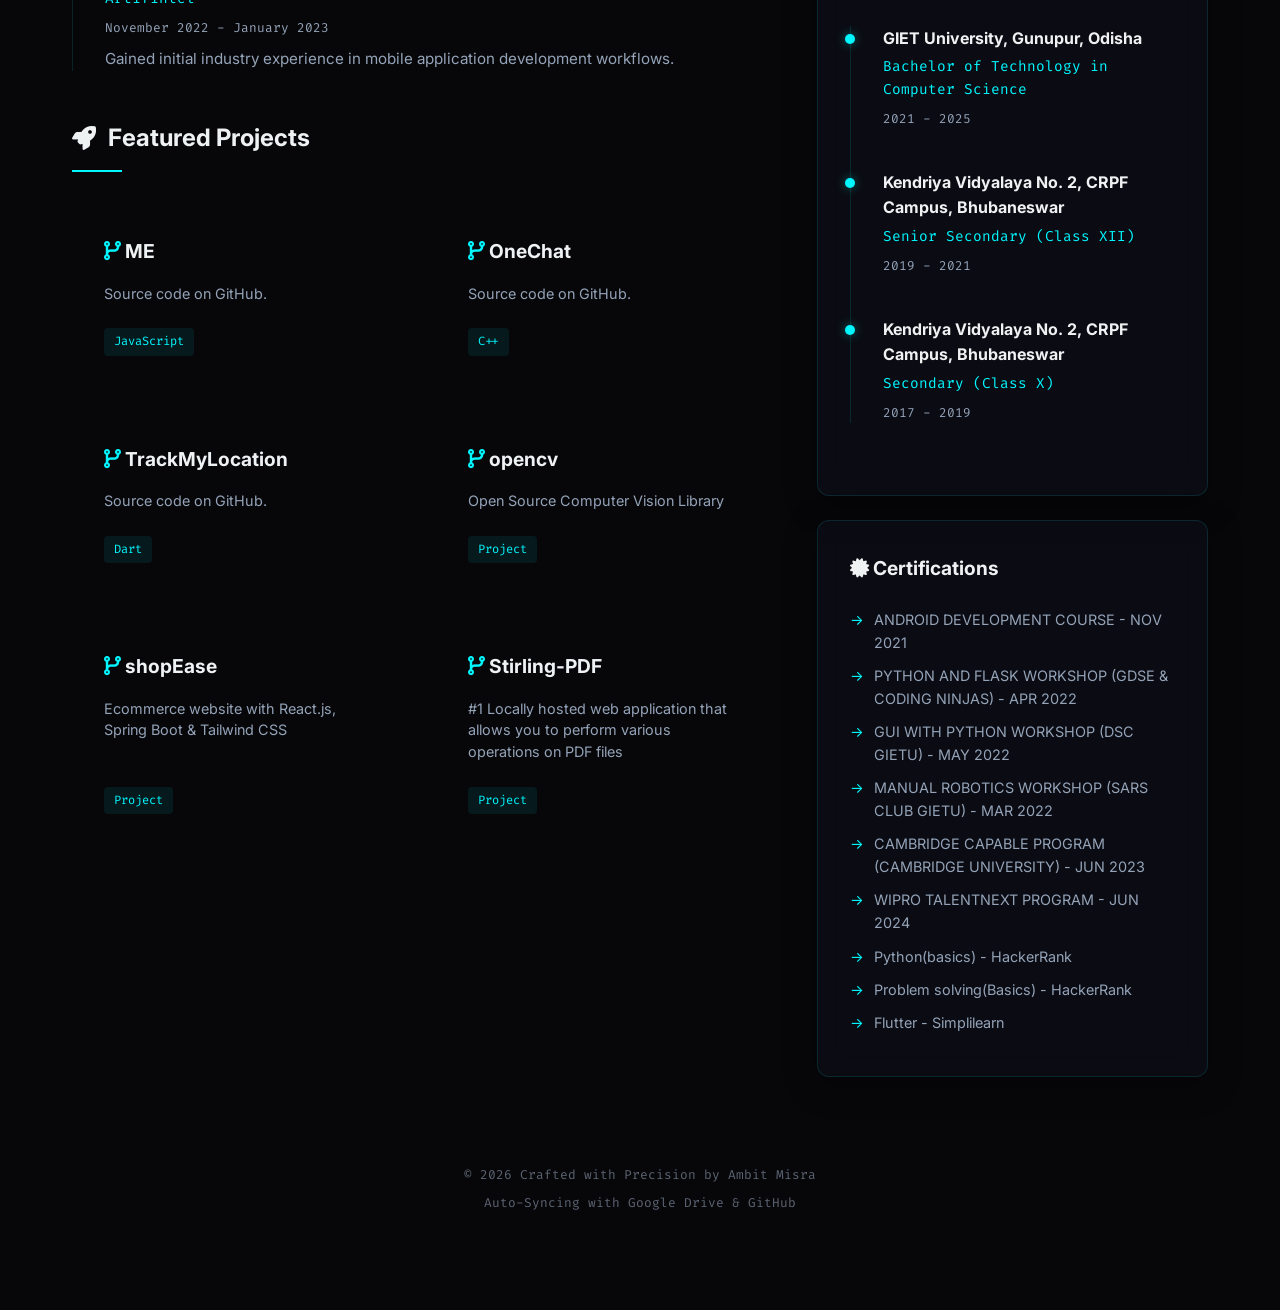
==== commit 14df06ff: "feat: implement custom cursor, command palette, hire me modal, and bug invaders game" ====
--- a/index.html
+++ b/index.html
@@ -9,6 +9,9 @@
     <link rel="stylesheet" href="https://cdnjs.cloudflare.com/ajax/libs/font-awesome/6.4.0/css/all.min.css">
 </head>
 <body>
+    <!-- Custom Cursor -->
+    <div id="custom-cursor"></div>
+
     <!-- Background Animation Canvas -->
     <canvas id="bg-canvas"></canvas>
 
@@ -19,6 +22,7 @@
                     <span>&lt;/&gt; AMBIT.DEV</span>
                 </div>
                 <div class="nav-links">
+                    <button id="hire-me-btn" class="primary-btn hire-me-btn"><i class="fa-solid fa-paper-plane"></i> Hire Me</button>
                 </div>
             </nav>
 
@@ -107,6 +111,58 @@
         </div>
     </main>
 
+    <!-- Modals -->
+    <div id="palette-modal" class="modal-overlay">
+        <div class="palette-container">
+            <div class="palette-input-container">
+                <i class="fa-solid fa-magnifying-glass"></i>
+                <input type="text" id="palette-search" placeholder="Search commands, sections, projects..." autocomplete="off">
+            </div>
+            <div id="palette-results">
+                <!-- Dynamic Content -->
+            </div>
+        </div>
+    </div>
+
+    <div id="hire-modal" class="modal-overlay">
+        <div class="palette-container hire-me-content">
+            <div class="section-title">
+                <h2><i class="fa-solid fa-paper-plane"></i> Let's Collaborate</h2>
+                <div class="title-line"></div>
+            </div>
+            <p class="bio">I'm always open to discussing new projects, creative ideas or opportunities to be part of your visions.</p>
+            
+            <div class="hire-me-form-grid">
+                <div class="stat"><i class="fa-solid fa-envelope"></i> ambitmisra@gmail.com</div>
+                <div class="stat"><i class="fa-solid fa-phone"></i> +91 8456932901</div>
+                <a href="mailto:ambitmisra@gmail.com" class="primary-btn" style="justify-content: center; margin-top: 1rem;">
+                    <i class="fa-solid fa-envelope-open-text"></i> Send Direct Email
+                </a>
+                <button class="primary-btn close-modal-btn" style="justify-content: center; background: transparent; border-color: var(--text-muted); color: var(--text-muted);">
+                    Close
+                </button>
+            </div>
+        </div>
+    </div>
+
+    <div id="game-modal" class="modal-overlay">
+        <div class="palette-container game-content" style="max-width: 800px; width: 95%;">
+            <div class="game-header" style="display: flex; justify-content: space-between; padding: 1rem; font-family: var(--font-mono); font-size: 0.9rem; color: var(--accent-primary); border-bottom: 1px solid var(--border-glass);">
+                <span><i class="fa-solid fa-bug-slash"></i> BUG INVADERS V1.0</span>
+                <span id="game-score">Score: 0 | High: 0</span>
+            </div>
+            <div style="background: rgba(0,0,0,0.4); padding: 10px; display: flex; justify-content: center;">
+                <canvas id="game-canvas"></canvas>
+            </div>
+            <div class="game-footer" style="padding: 1rem; text-align: center; font-family: var(--font-mono); font-size: 0.8rem; color: var(--text-muted);">
+                <p><i class="fa-solid fa-keyboard"></i> ARROWS to Move | SPACE to Fix Bugs | ESC to Exit</p>
+                <div id="game-start-overlay" style="margin-top: 1rem;">
+                    <button id="start-game-btn" class="primary-btn" style="width: auto;">INITIALIZE SYSTEM</button>
+                </div>
+            </div>
+        </div>
+    </div>
+
     <!-- Scripts -->
     <script src="constants.js"></script>
     <script src="app.js"></script>
--- a/style.css
+++ b/style.css
@@ -20,6 +20,27 @@
     min-height: 100vh;
     overflow-x: hidden;
     line-height: 1.6;
+    cursor: none; /* Hide default for custom cursor */
+}
+
+/* Custom Cursor */
+#custom-cursor {
+    width: 20px;
+    height: 20px;
+    border: 2px solid var(--accent-primary);
+    border-radius: 50%;
+    position: fixed;
+    pointer-events: none;
+    z-index: 10001; /* Higher than modal overlay */
+    transition: transform 0.15s ease-out, background 0.2s, width 0.2s, height 0.2s;
+    transform: translate(-50%, -50%);
+    box-shadow: 0 0 15px var(--accent-glow);
+}
+
+#custom-cursor.hover {
+    transform: translate(-50%, -50%) scale(2.5);
+    background: rgba(0, 247, 255, 0.15);
+    border-color: #fff;
 }
 
 /* Background Canvas */
@@ -371,7 +392,111 @@
     to { opacity: 1; transform: translateY(0); }
 }
 
+/* Command Palette Modal */
+.modal-overlay {
+    position: fixed;
+    top: 0; left: 0; width: 100%; height: 100%;
+    background: rgba(0, 0, 0, 0.85);
+    backdrop-filter: blur(10px);
+    z-index: 10000;
+    display: none;
+    justify-content: center;
+    align-items: flex-start;
+    padding-top: 10vh;
+    cursor: none !important; /* Ensure default cursor is hidden over overlay */
+}
+
+.palette-container {
+    width: 90%;
+    max-width: 600px;
+    background: var(--bg-glass);
+    border: 1px solid var(--border-glass);
+    border-radius: 12px;
+    box-shadow: var(--card-shadow);
+    overflow: hidden;
+    animation: slideDown 0.3s cubic-bezier(0.4, 0, 0.2, 1);
+    cursor: none !important; /* Ensure default cursor is hidden over palette */
+}
+
+@keyframes slideDown {
+    from { opacity: 0; transform: translateY(-20px); }
+    to { opacity: 1; transform: translateY(0); }
+}
+
+.palette-input-container {
+    padding: 1.5rem;
+    border-bottom: 1px solid var(--border-glass);
+    display: flex;
+    align-items: center;
+    gap: 1rem;
+}
+
+.palette-input-container i { color: var(--accent-primary); font-size: 1.2rem; }
+
+#palette-search {
+    background: transparent;
+    border: none;
+    color: var(--text-main);
+    font-size: 1.1rem;
+    font-family: var(--font-mono);
+    width: 100%;
+    outline: none;
+}
+
+#palette-results {
+    max-height: 400px;
+    overflow-y: auto;
+    padding: 0.5rem;
+}
+
+.palette-item {
+    padding: 12px 1rem;
+    display: flex;
+    justify-content: space-between;
+    align-items: center;
+    border-radius: 8px;
+    cursor: pointer;
+    transition: all 0.2s;
+}
+
+.palette-item:hover, .palette-item.active {
+    background: rgba(0, 247, 255, 0.1);
+    color: var(--accent-primary);
+}
+
+.palette-item .item-info { display: flex; align-items: center; gap: 12px; }
+.palette-item .item-shortcut {
+    font-family: var(--font-mono);
+    font-size: 0.7rem;
+    color: var(--text-muted);
+    background: rgba(255, 255, 255, 0.05);
+    padding: 2px 6px;
+    border-radius: 4px;
+}
+
+/* Hire Me Modal Specifics */
+.hire-me-content { padding: 2.5rem; }
+.hire-me-form-grid { display: grid; gap: 1rem; margin-top: 1.5rem; }
+.form-input {
+    background: rgba(255, 255, 255, 0.03);
+    border: 1px solid var(--border-glass);
+    padding: 12px;
+    border-radius: 6px;
+    color: #fff;
+    font-family: var(--font-heading);
+}
+
+#game-canvas {
+    background: #000;
+    display: block;
+    border-radius: 4px;
+    box-shadow: 0 0 20px rgba(0, 0, 0, 0.5);
+    max-width: 100%;
+}
+
 @media (max-width: 1024px) {
+    #custom-cursor { display: none; }
+    body { cursor: auto; }
     .layout-grid { grid-template-columns: 1fr; }
     .profile-header { padding: 2rem; gap: 2rem; }
 }
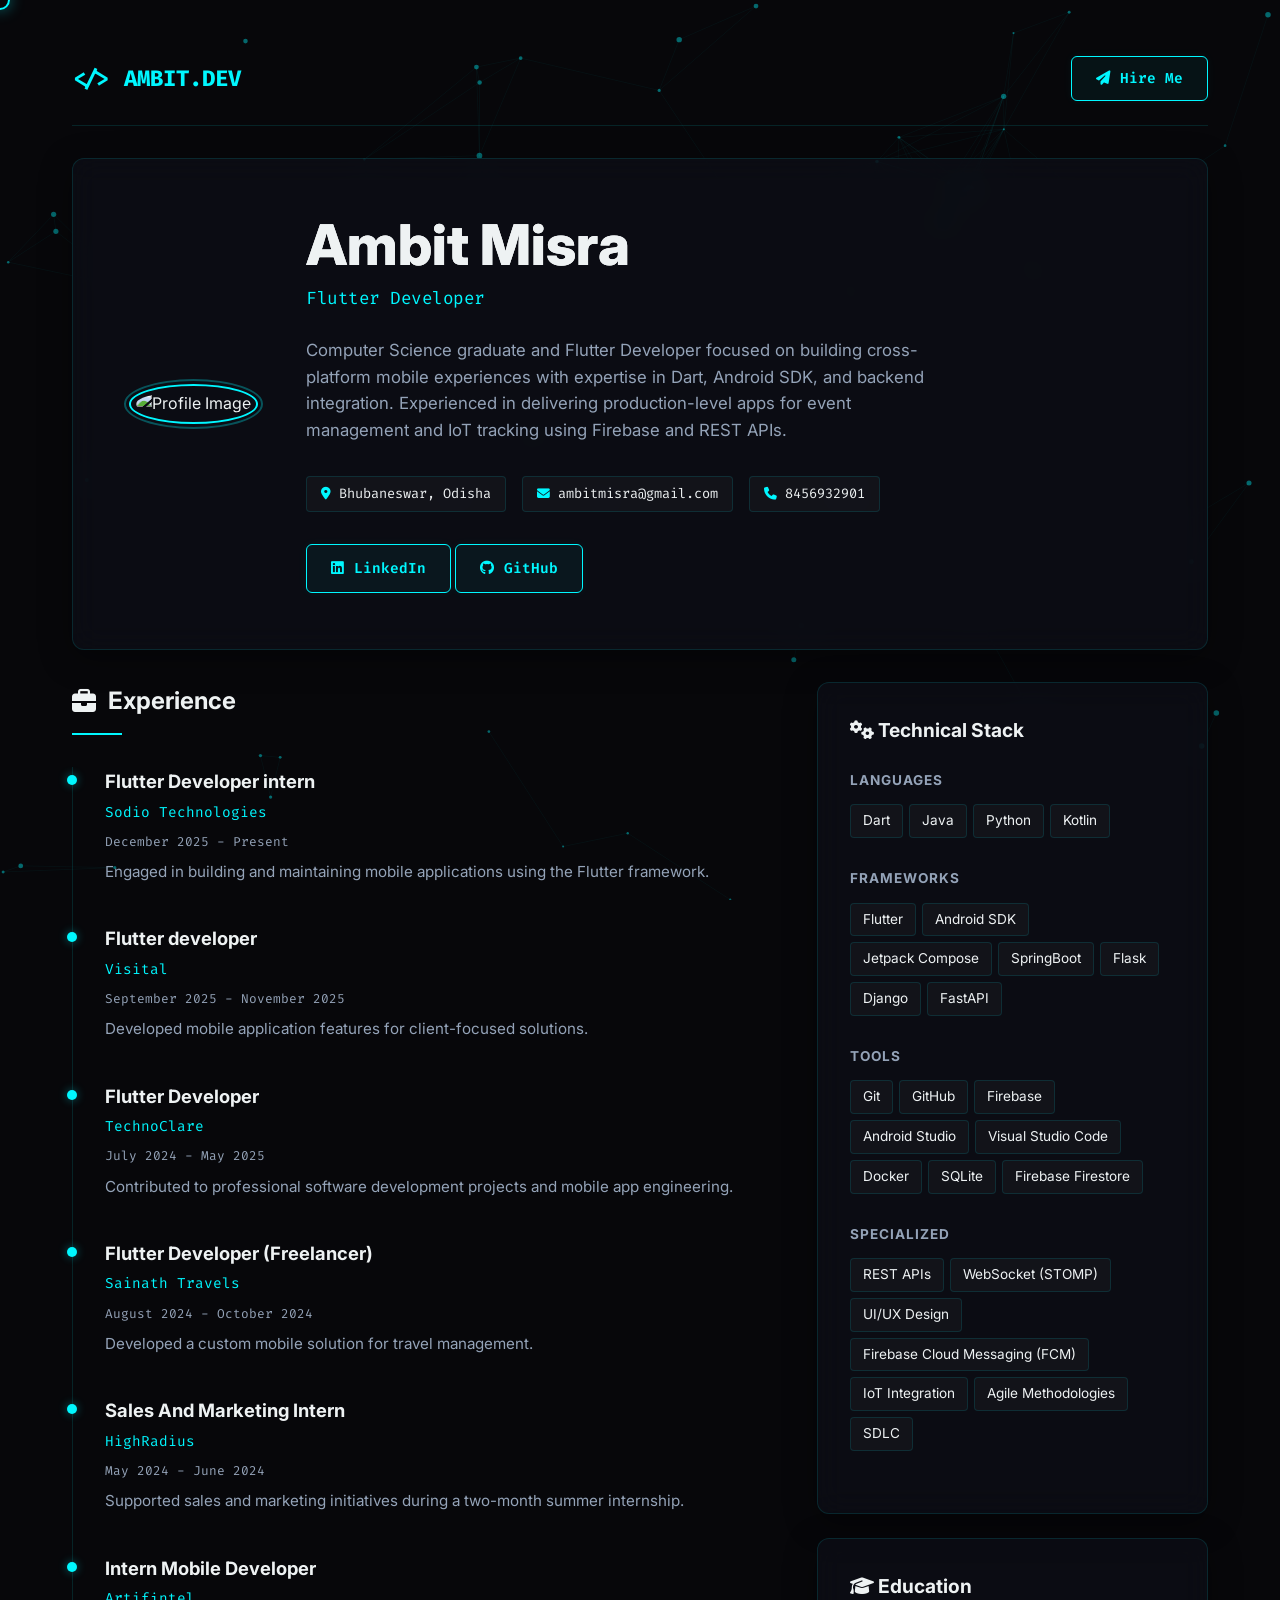
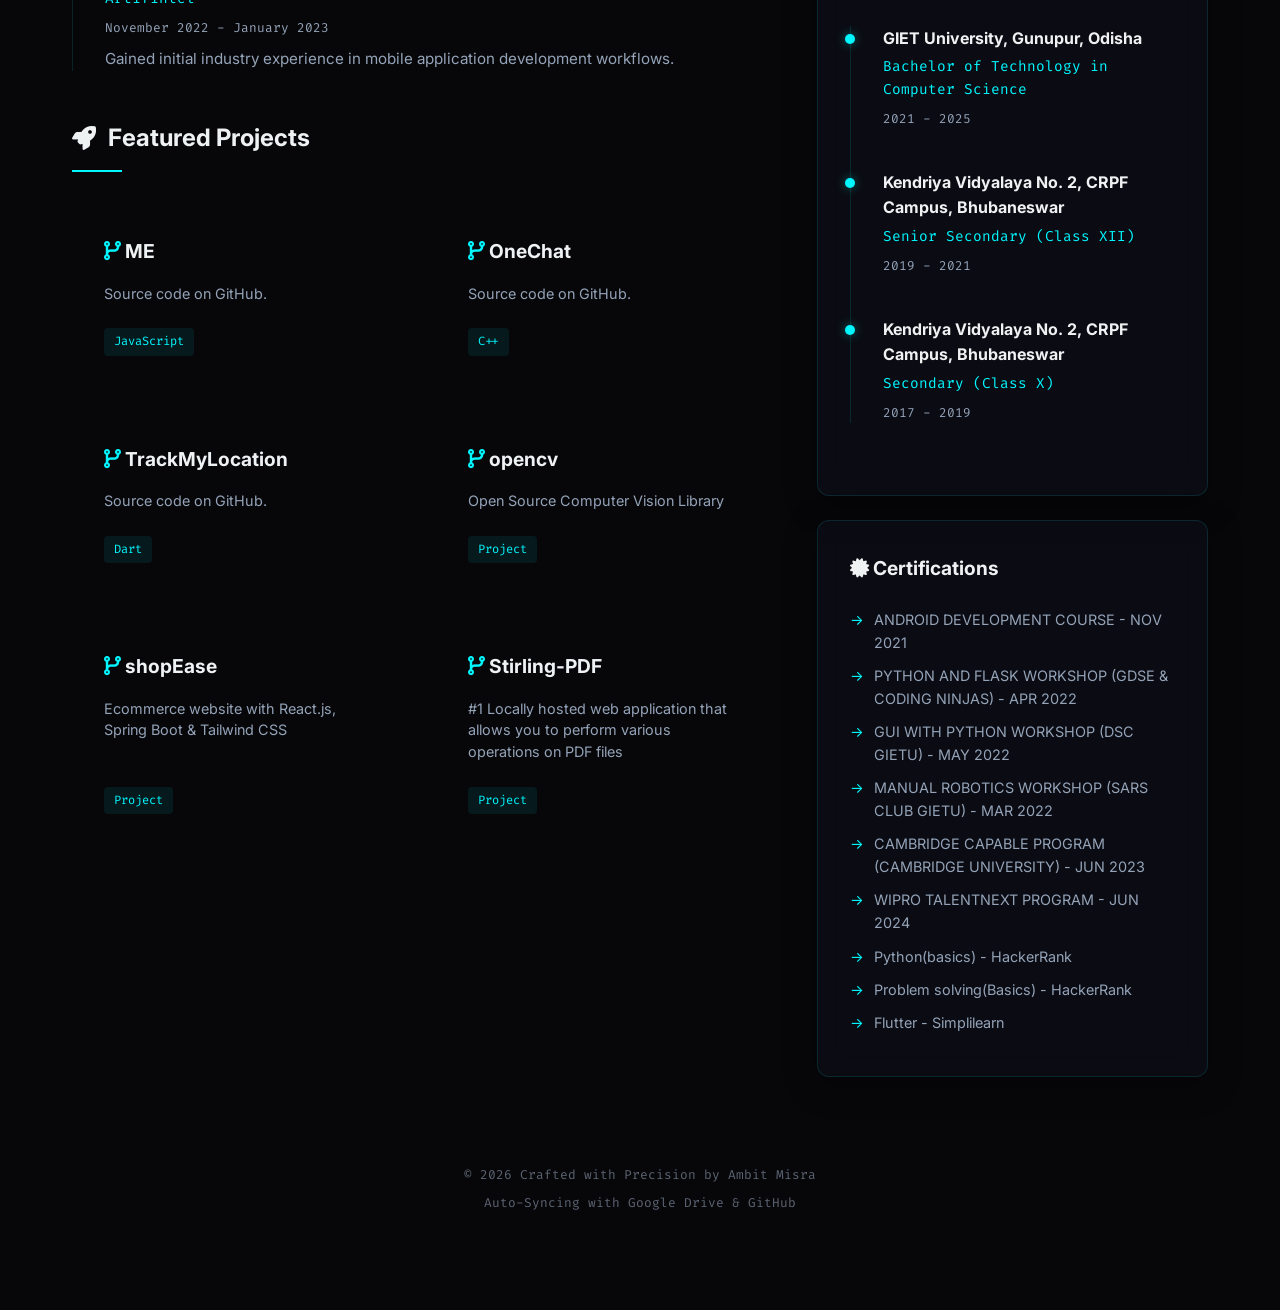
==== commit 779dd2b3: "docs: add project README and update portfolio title in index.html" ====
--- a/index.html
+++ b/index.html
@@ -3,7 +3,8 @@
 <head>
     <meta charset="UTF-8">
     <meta name="viewport" content="width=device-width, initial-scale=1.0">
-    <title>Ambit Misra | Senior Flutter & Mobile Developer</title>
+    <title>Ambit Misra | Flutter & Mobile Developer</title>
+    <link rel="icon" type="image/png" href="favicon.png">
     <link rel="stylesheet" href="style.css">
     <link href="https://fonts.googleapis.com/css2?family=Fira+Code:wght@400;500;700&family=Inter:wght@300;400;600;700;800&display=swap" rel="stylesheet">
     <link rel="stylesheet" href="https://cdnjs.cloudflare.com/ajax/libs/font-awesome/6.4.0/css/all.min.css">
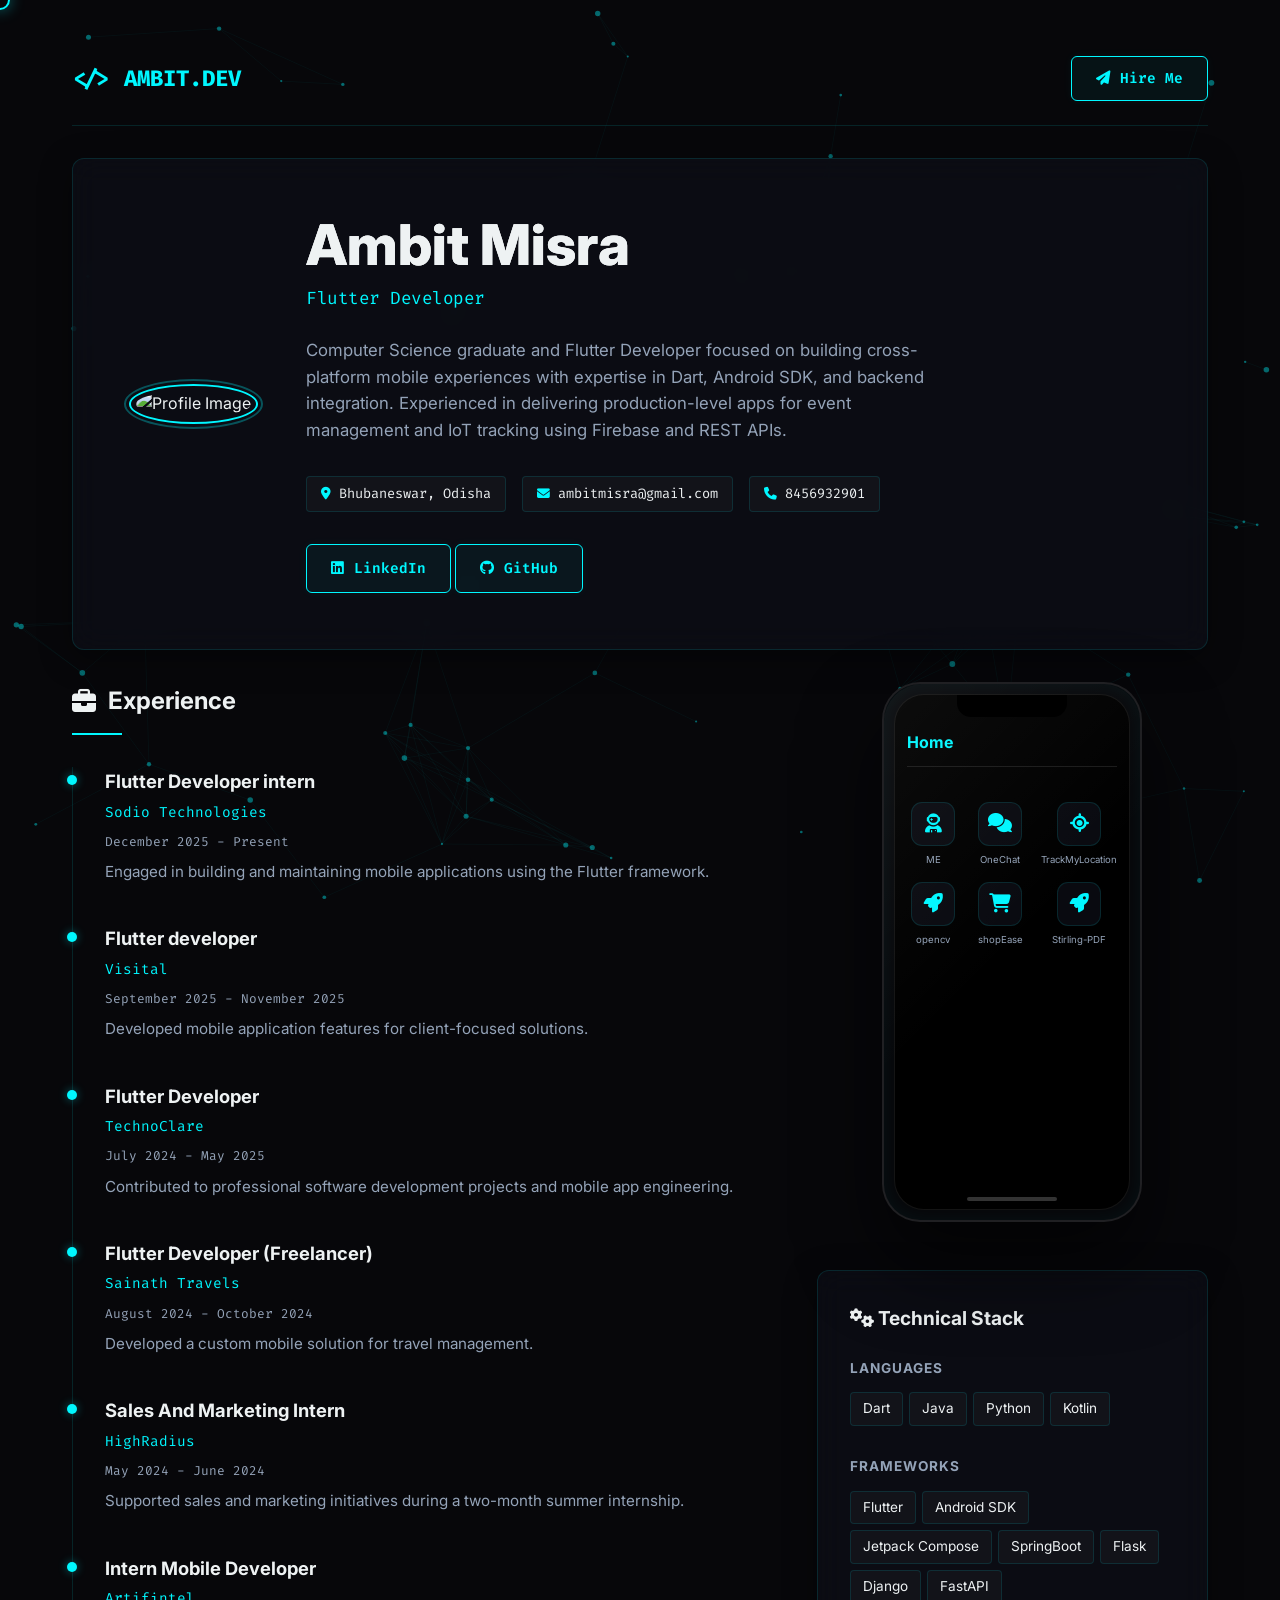
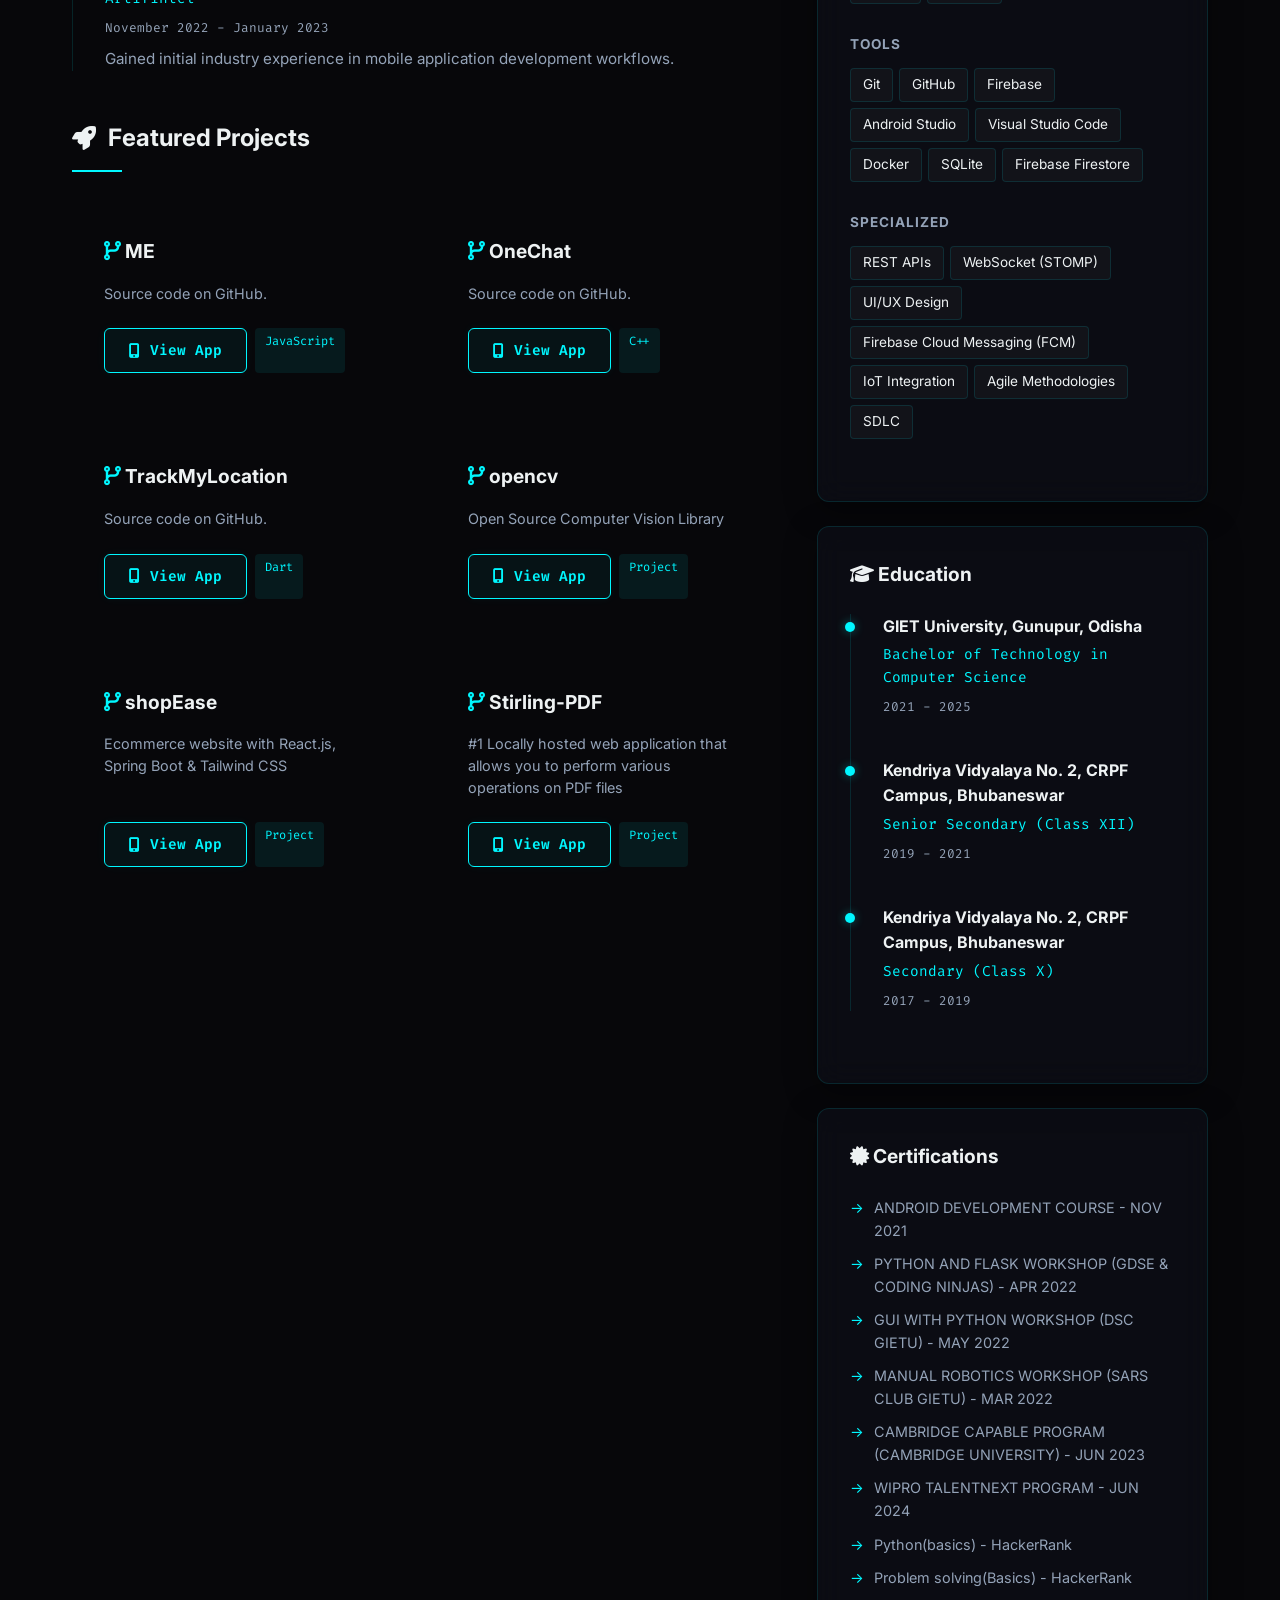
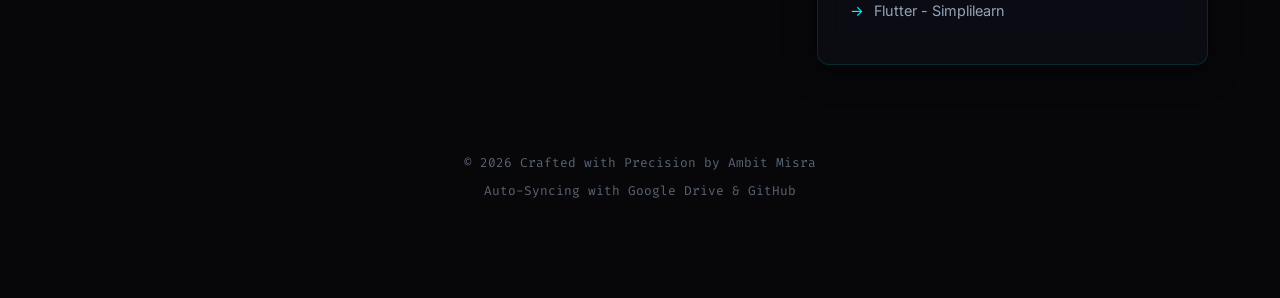
==== commit fe058853: "feat: add interactive phone emulator to display project app simulations" ====
--- a/index.html
+++ b/index.html
@@ -79,6 +79,18 @@
 
                 <!-- Right Column (Sidebar) -->
                 <div class="right-col">
+                    <!-- Phone Emulator -->
+                    <div id="phone-emulator" class="phone-frame fade-in">
+                        <div class="phone-inner">
+                            <div class="phone-notch"></div>
+                            <div id="simulator-viewport" class="phone-screen">
+                                <!-- Dynamic UI Injected here -->
+                            </div>
+                            <div class="phone-home-button" id="phone-home-btn"></div>
+                        </div>
+                        <div class="phone-reflection"></div>
+                    </div>
+
                     <!-- Skills Section -->
                     <div class="glass-card sidebar-card fade-in">
                         <h3><i class="fa-solid fa-gears"></i> Technical Stack</h3>
--- a/style.css
+++ b/style.css
@@ -507,3 +507,181 @@
     .profile-info h1 { font-size: 2.5rem; }
 }
 
+/* ---------------------------------------------------------
+   PHONE EMULATOR STYLES
+--------------------------------------------------------- */
+.right-col {
+    position: sticky;
+    top: 2rem;
+    height: fit-content;
+}
+
+.phone-frame {
+    width: 260px;
+    height: 540px;
+    margin: 0 auto 3rem;
+    background: #07070a;
+    border-radius: 38px;
+    padding: 10px;
+    position: relative;
+    border: 2px solid rgba(255, 255, 255, 0.1);
+    box-shadow: 0 40px 80px rgba(0, 0, 0, 0.6), 
+                inset 0 0 20px rgba(0, 247, 255, 0.05);
+    transform: perspective(1000px) rotateY(-8deg);
+    transition: transform 0.6s cubic-bezier(0.2, 0.8, 0.2, 1);
+    z-index: 100;
+}
+
+.phone-frame:hover {
+    transform: perspective(1000px) rotateY(0deg) translateY(-10px);
+}
+
+.phone-inner {
+    width: 100%;
+    height: 100%;
+    background: #000;
+    border-radius: 30px;
+    position: relative;
+    overflow: hidden;
+    border: 1px solid rgba(255, 255, 255, 0.08);
+    display: flex;
+    flex-direction: column;
+}
+
+.phone-notch {
+    width: 110px;
+    height: 22px;
+    background: #000;
+    position: absolute;
+    top: 0;
+    left: 50%;
+    transform: translateX(-50%);
+    border-bottom-left-radius: 14px;
+    border-bottom-right-radius: 14px;
+    z-index: 10;
+}
+
+.phone-screen {
+    flex: 1;
+    width: 100%;
+    padding: 35px 12px 20px;
+    overflow-y: auto;
+    overflow-x: hidden;
+    scrollbar-width: none;
+    display: flex;
+    flex-direction: column;
+}
+
+.phone-screen::-webkit-scrollbar { display: none; }
+
+.phone-home-button {
+    width: 90px;
+    height: 4px;
+    background: rgba(255, 255, 255, 0.2);
+    position: absolute;
+    bottom: 8px;
+    left: 50%;
+    transform: translateX(-50%);
+    border-radius: 2px;
+    cursor: pointer;
+    transition: background 0.3s, transform 0.2s;
+}
+
+.phone-home-button:hover { 
+    background: var(--accent-primary);
+    transform: translateX(-50%) scaleX(1.1);
+}
+
+/* App Simulator UI Templates */
+.app-header {
+    margin-bottom: 20px;
+    padding-bottom: 10px;
+    border-bottom: 1px solid rgba(255, 255, 255, 0.1);
+}
+
+.app-title { font-size: 1rem; color: var(--accent-primary); font-weight: bold; }
+
+.app-home-grid {
+    display: grid;
+    grid-template-columns: repeat(3, 1fr);
+    gap: 15px;
+    padding-top: 15px;
+}
+
+.app-link {
+    display: flex;
+    flex-direction: column;
+    align-items: center;
+    cursor: pointer;
+    transition: transform 0.2s;
+}
+
+.app-link:hover { transform: translateY(-3px); }
+
+.app-link-icon {
+    width: 44px;
+    height: 44px;
+    background: var(--bg-glass);
+    border: 1px solid var(--border-glass);
+    border-radius: 11px;
+    display: flex;
+    align-items: center;
+    justify-content: center;
+    font-size: 1.2rem;
+    color: var(--accent-primary);
+    box-shadow: 0 4px 10px rgba(0,0,0,0.3);
+}
+
+.app-link-text {
+    font-size: 0.6rem;
+    margin-top: 6px;
+    color: var(--text-muted);
+    text-align: center;
+    white-space: nowrap;
+    overflow: hidden;
+    text-overflow: ellipsis;
+    width: 100%;
+}
+
+/* Chat View */
+.chat-container { display: flex; flex-direction: column; gap: 8px; }
+.chat-bubble {
+    padding: 8px 12px;
+    border-radius: 14px;
+    font-size: 0.7rem;
+    line-height: 1.4;
+    max-width: 85%;
+    position: relative;
+    animation: slideUp 0.3s ease-out forwards;
+}
+.chat-sent { background: var(--accent-primary); color: #000; align-self: flex-end; border-bottom-right-radius: 2px; }
+.chat-received { background: #1a1a1f; color: #fff; align-self: flex-start; border-bottom-left-radius: 2px; }
+
+/* Dashboard/List View */
+.list-item {
+    background: rgba(255,255,255,0.05);
+    padding: 10px;
+    border-radius: 10px;
+    margin-bottom: 8px;
+    display: flex;
+    justify-content: space-between;
+    align-items: center;
+    font-size: 0.65rem;
+    border-left: 2px solid var(--accent-primary);
+}
+
+.list-item-title { font-weight: bold; color: var(--text-main); }
+.list-item-status { font-size: 0.55rem; color: var(--accent-primary); opacity: 0.8; }
+
+.phone-reflection {
+    position: absolute;
+    top: 0; left: 0; width: 100%; height: 100%;
+    background: linear-gradient(135deg, rgba(255,255,255,0.05) 0%, rgba(255,255,255,0) 50%);
+    pointer-events: none;
+    border-radius: 38px;
+}
+
+@media (max-width: 1100px) {
+    .phone-frame { display: none; }
+    .right-col { position: static; }
+}
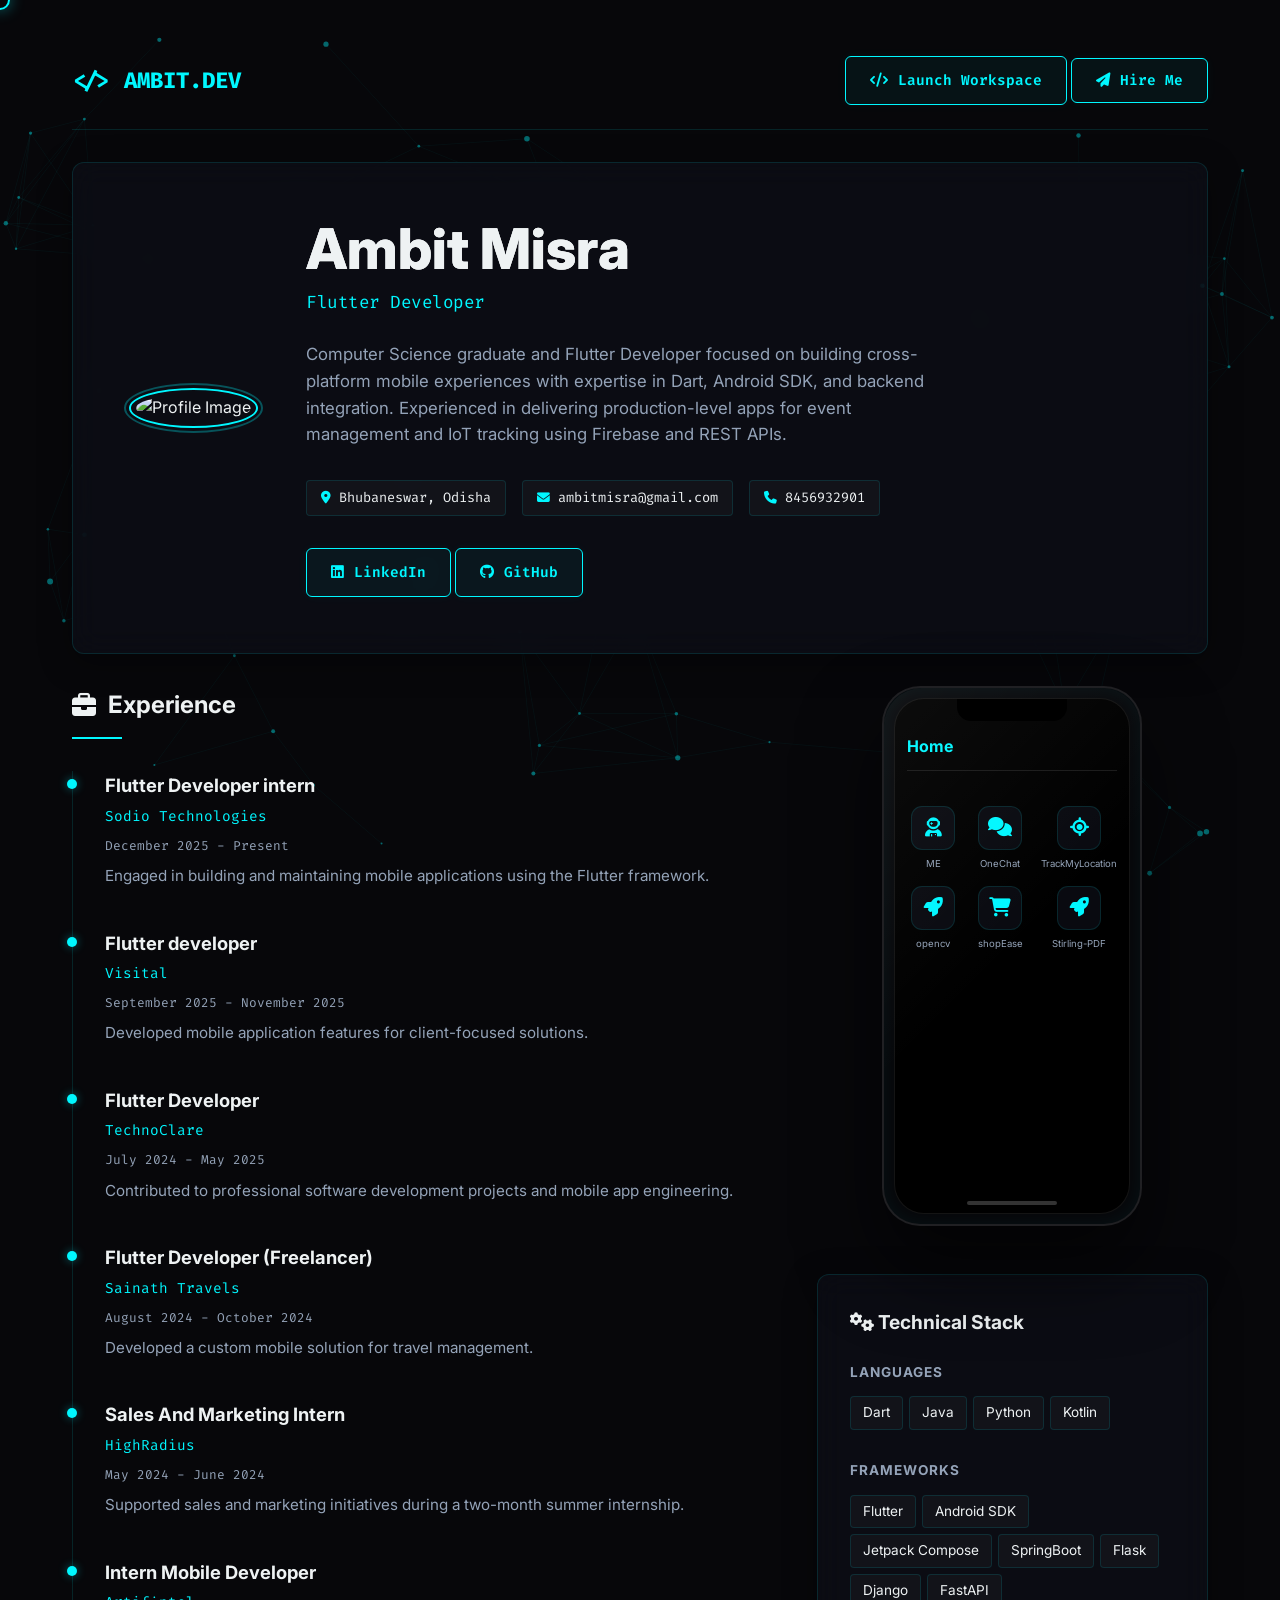
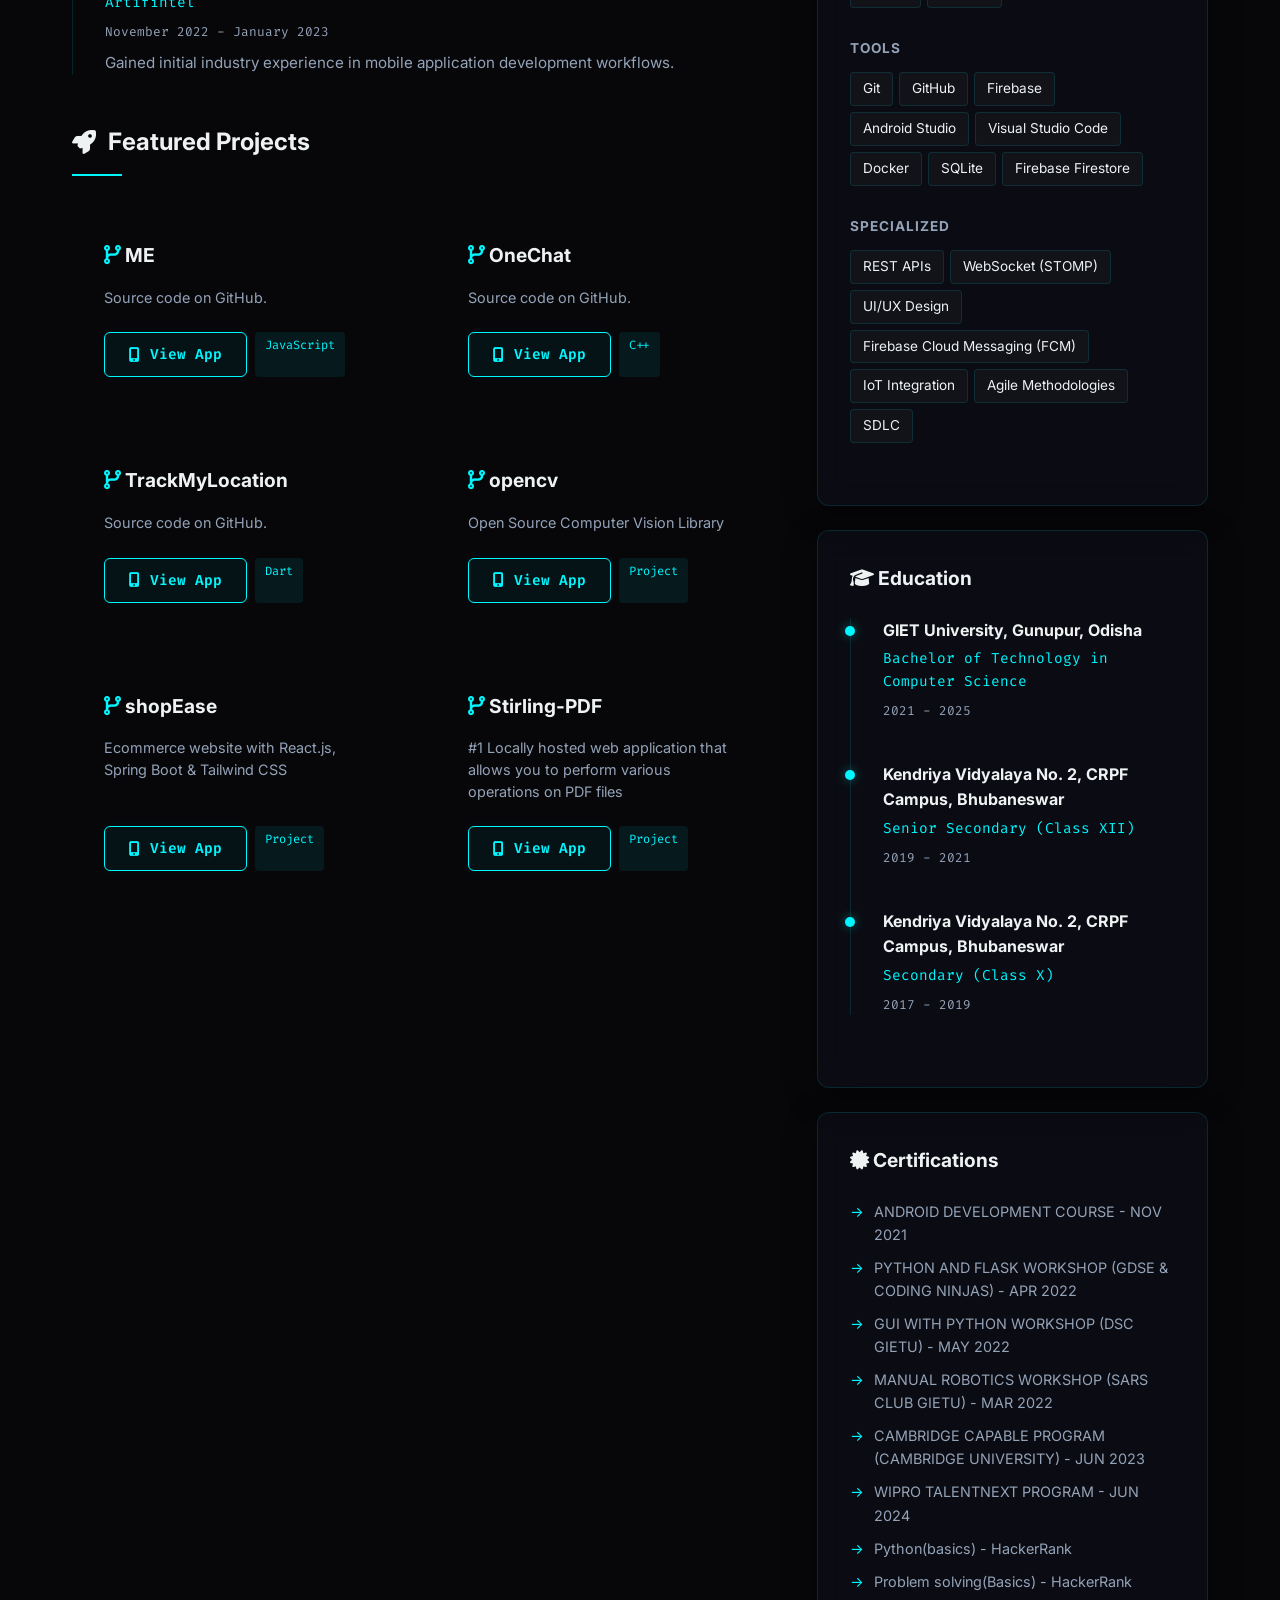
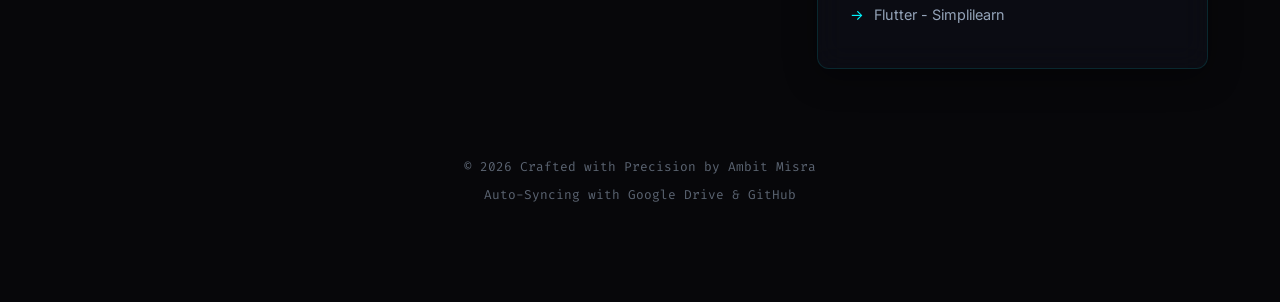
==== commit ecc75dda: "feat: implement macOS-inspired glassmorphism workspace with .docx import and markdown export capabil" ====
--- a/index.html
+++ b/index.html
@@ -23,6 +23,7 @@
                     <span>&lt;/&gt; AMBIT.DEV</span>
                 </div>
                 <div class="nav-links">
+                    <a href="workspace.html" class="primary-btn"><i class="fa-solid fa-code"></i> Launch Workspace</a>
                     <button id="hire-me-btn" class="primary-btn hire-me-btn"><i class="fa-solid fa-paper-plane"></i> Hire Me</button>
                 </div>
             </nav>
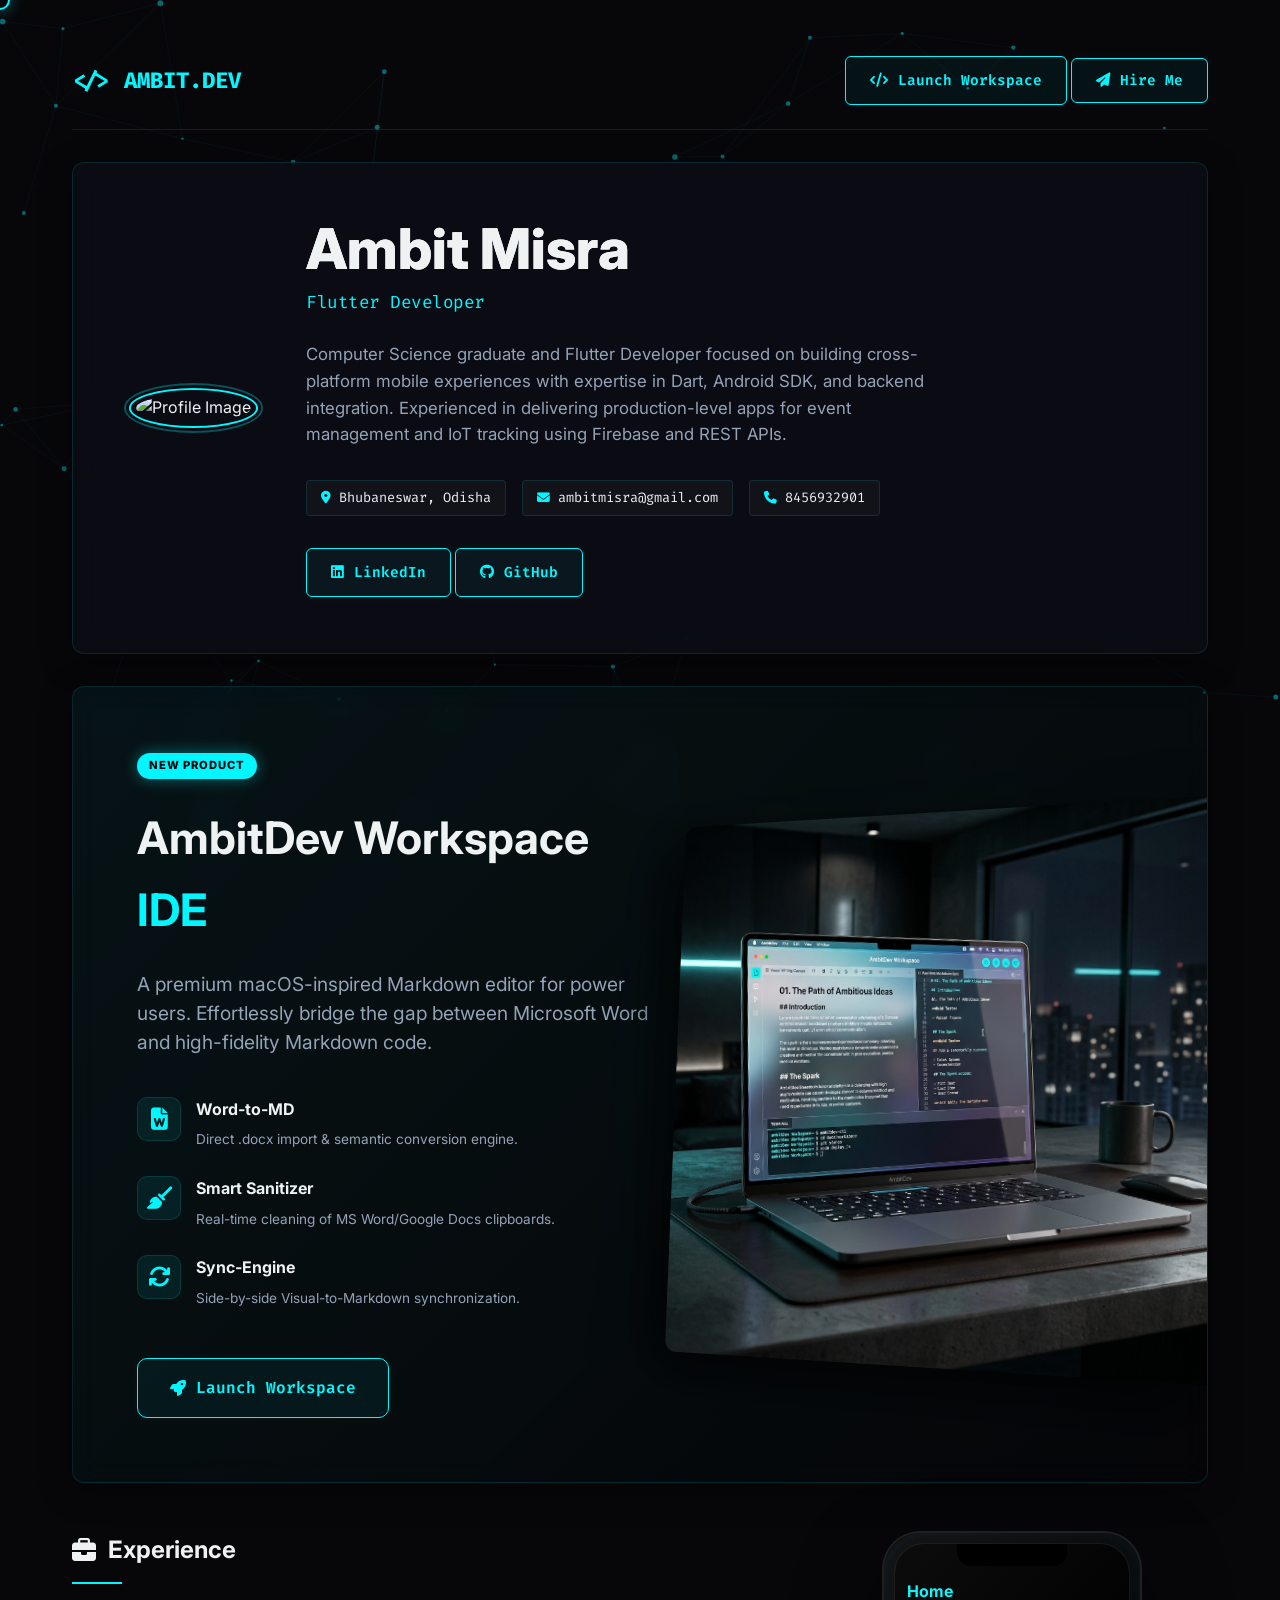
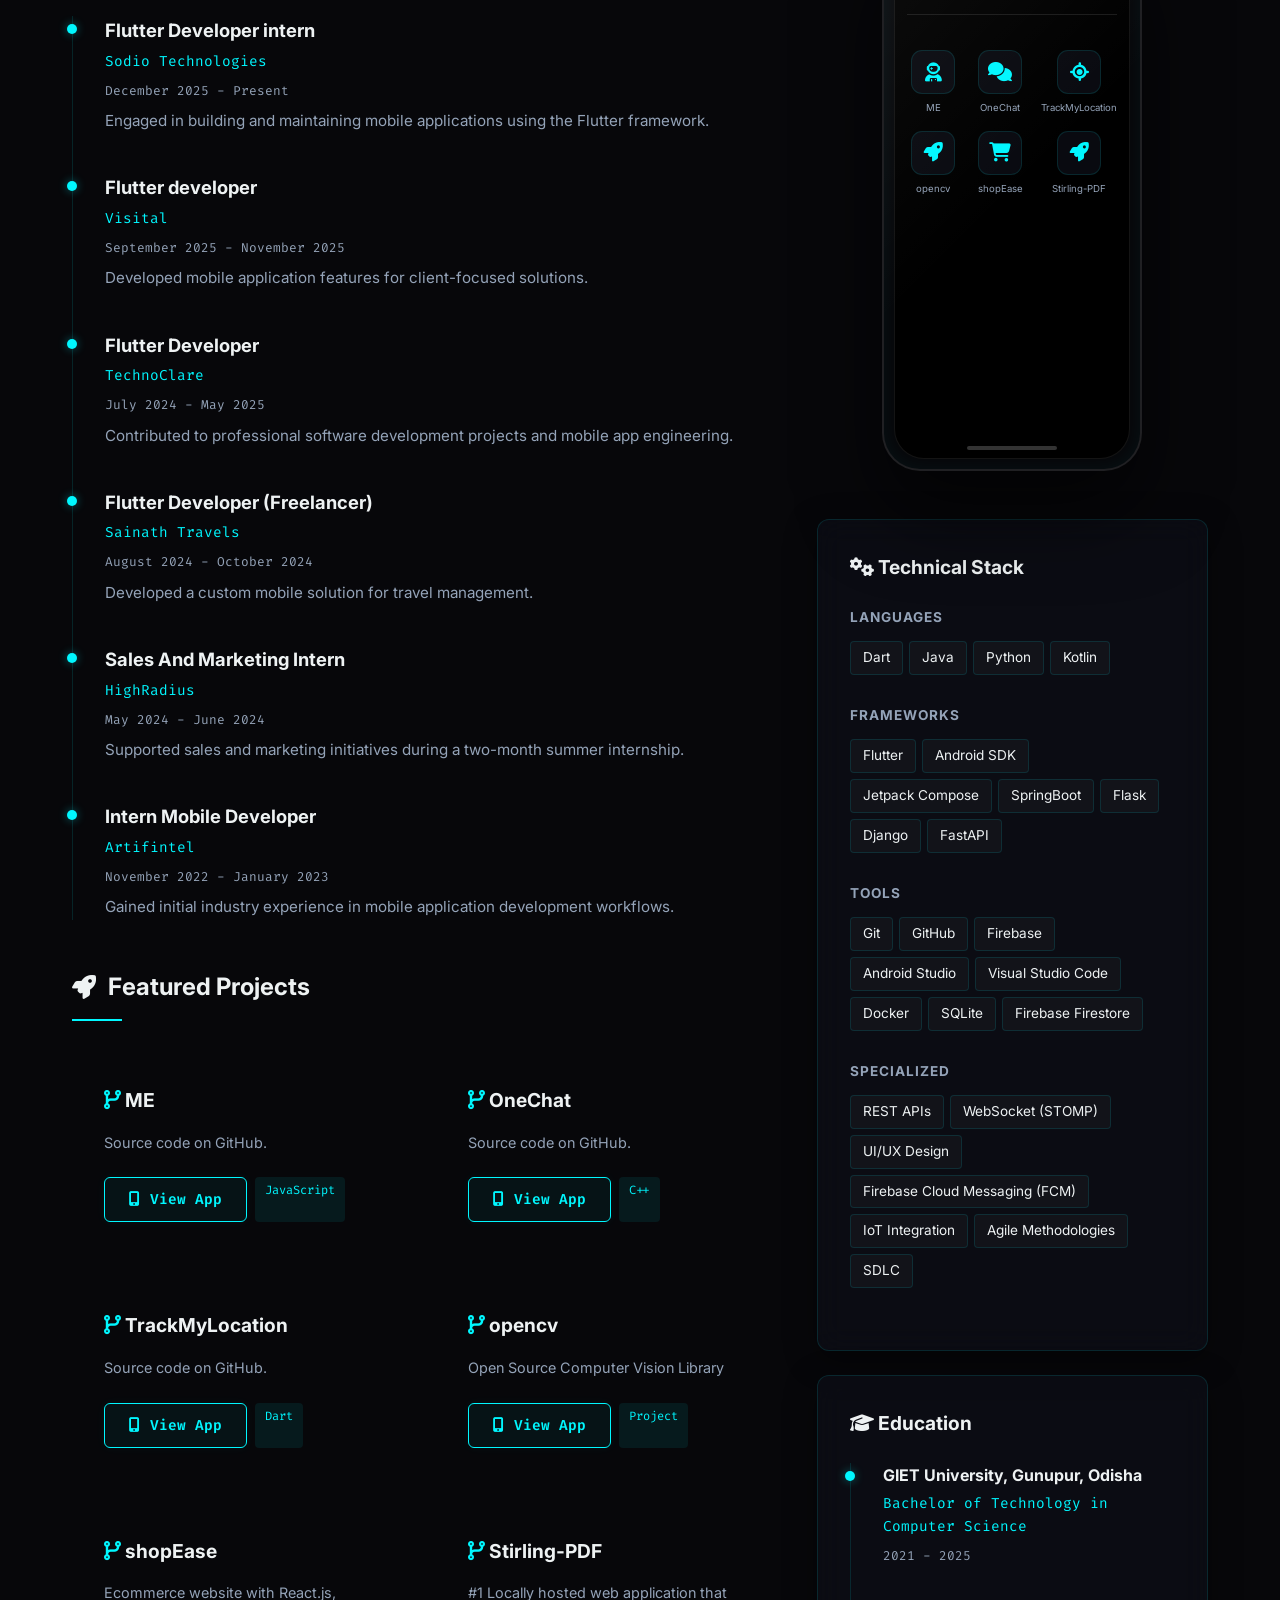
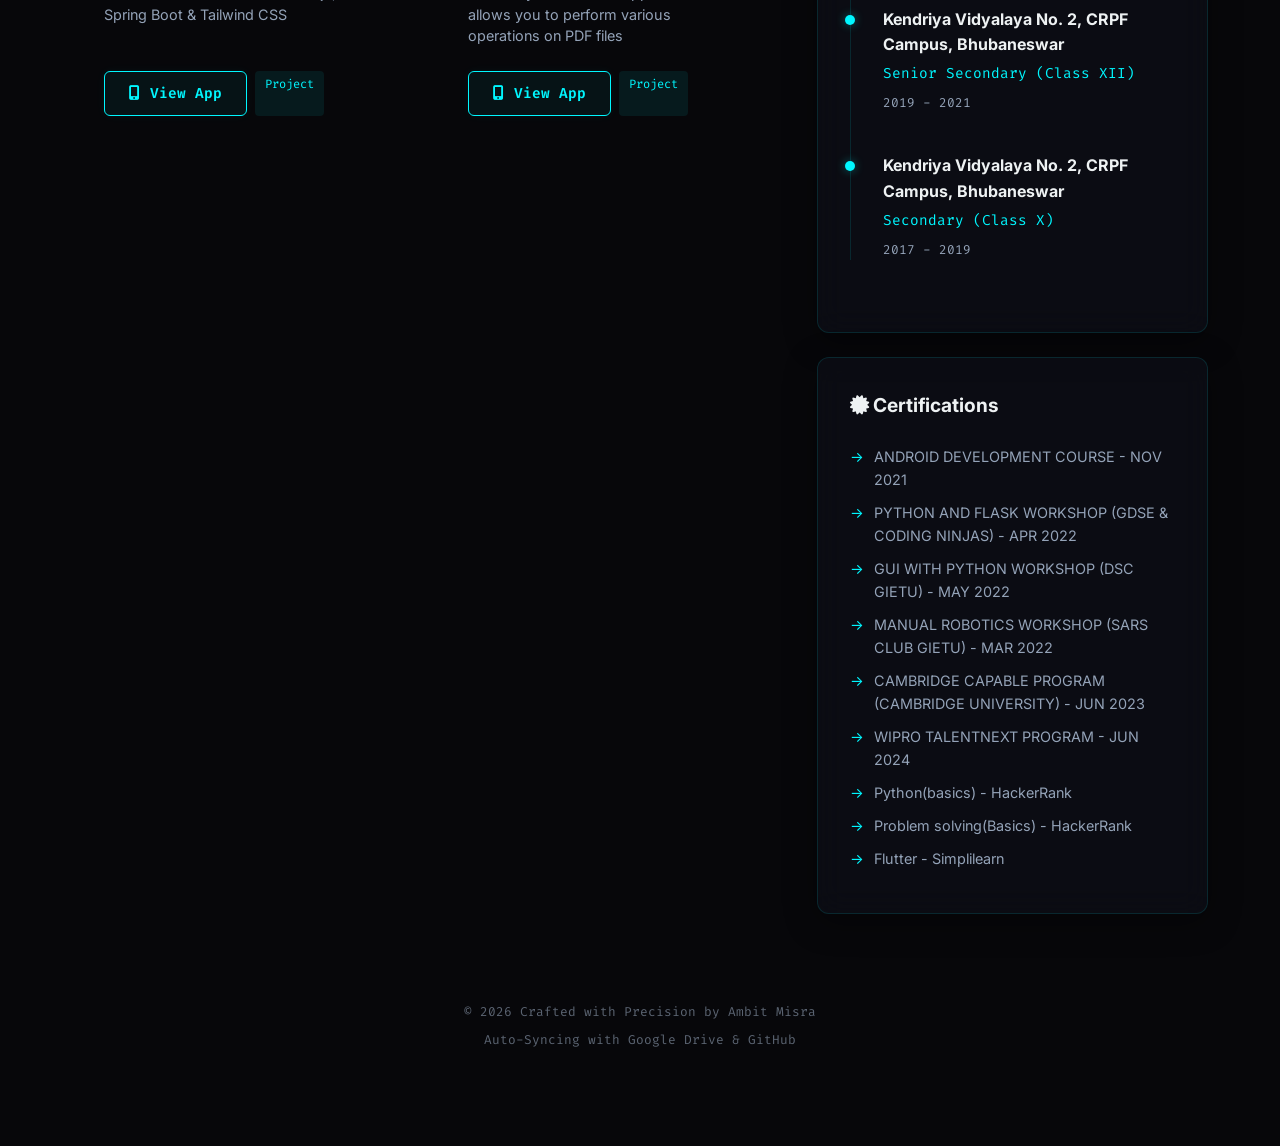
==== commit ab658158: "feat: add AmbitDev Workspace IDE showcase section with styling and mockup image" ====
--- a/index.html
+++ b/index.html
@@ -50,6 +50,47 @@
                     </div>
                 </div>
             </header>
+            
+            <!-- Premium Showcase: AmbitDev Workspace IDE -->
+            <section id="workspace-showcase" class="glass-card showcase-container fade-in">
+                <div class="showcase-content">
+                    <div class="badge-new">NEW PRODUCT</div>
+                    <h2>AmbitDev Workspace <span>IDE</span></h2>
+                    <p class="showcase-desc">A premium macOS-inspired Markdown editor for power users. Effortlessly bridge the gap between Microsoft Word and high-fidelity Markdown code.</p>
+                    
+                    <div class="feature-grid-visual">
+                        <div class="feature-item">
+                            <i class="fa-solid fa-file-word"></i>
+                            <div class="fi-text">
+                                <strong>Word-to-MD</strong>
+                                <span>Direct .docx import & semantic conversion engine.</span>
+                            </div>
+                        </div>
+                        <div class="feature-item">
+                            <i class="fa-solid fa-broom"></i>
+                            <div class="fi-text">
+                                <strong>Smart Sanitizer</strong>
+                                <span>Real-time cleaning of MS Word/Google Docs clipboards.</span>
+                            </div>
+                        </div>
+                        <div class="feature-item">
+                            <i class="fa-solid fa-arrows-rotate"></i>
+                            <div class="fi-text">
+                                <strong>Sync-Engine</strong>
+                                <span>Side-by-side Visual-to-Markdown synchronization.</span>
+                            </div>
+                        </div>
+                    </div>
+
+                    <div class="showcase-actions">
+                        <a href="workspace.html" class="primary-btn launch-btn"><i class="fa-solid fa-rocket"></i> Launch Workspace</a>
+                    </div>
+                </div>
+                <div class="showcase-visual">
+                    <img src="workspace_mockup.png" alt="AmbitDev Workspace IDE Mockup" class="mockup-img">
+                    <div class="mockup-glow"></div>
+                </div>
+            </section>
 
             <!-- Main Layout Grid -->
             <div class="layout-grid">
--- a/style.css
+++ b/style.css
@@ -166,6 +166,97 @@
     color: var(--bg-dark);
     box-shadow: 0 0 20px var(--accent-glow);
     transform: translateY(-2px);
+}
+
+/* Premium Showcase Section */
+.showcase-container {
+    display: grid;
+    grid-template-columns: 1.2fr 1fr;
+    gap: 4rem;
+    padding: 4rem;
+    margin-bottom: 3rem;
+    align-items: center;
+    position: relative;
+    overflow: hidden;
+    background: linear-gradient(135deg, rgba(0, 247, 255, 0.05), rgba(0, 0, 0, 0.2));
+}
+
+.showcase-content { position: relative; z-index: 2; }
+.badge-new {
+    display: inline-block;
+    background: var(--accent-primary);
+    color: var(--bg-dark);
+    font-size: 0.7rem;
+    font-weight: 800;
+    padding: 4px 12px;
+    border-radius: 20px;
+    margin-bottom: 1.5rem;
+    letter-spacing: 1px;
+    box-shadow: 0 0 15px var(--accent-glow);
+}
+
+.showcase-container h2 { font-size: 2.8rem; margin-bottom: 1.5rem; }
+.showcase-container h2 span { color: var(--accent-primary); }
+.showcase-desc { color: var(--text-muted); font-size: 1.2rem; margin-bottom: 2.5rem; line-height: 1.5; }
+
+.feature-grid-visual {
+    display: flex;
+    flex-direction: column;
+    gap: 1.5rem;
+    margin-bottom: 3rem;
+}
+
+.feature-item {
+    display: flex;
+    align-items: flex-start;
+    gap: 15px;
+}
+.feature-item i {
+    font-size: 1.4rem;
+    color: var(--accent-primary);
+    background: rgba(0, 247, 255, 0.08);
+    width: 44px;
+    height: 44px;
+    display: flex;
+    align-items: center;
+    justify-content: center;
+    border-radius: 10px;
+    border: 1px solid var(--border-glass);
+}
+.fi-text strong { display: block; color: var(--text-main); font-size: 1rem; margin-bottom: 4px; }
+.fi-text span { font-size: 0.85rem; color: var(--text-muted); }
+
+.launch-btn { font-size: 1rem; padding: 16px 32px; border-radius: 10px; }
+
+.showcase-visual { position: relative; display: flex; justify-content: center; align-items: center; }
+.mockup-img {
+    width: 130%;
+    height: auto;
+    border-radius: 12px;
+    transform: perspective(1200px) rotateY(-15deg) rotateX(5deg);
+    box-shadow: -20px 20px 60px rgba(0,0,0,0.8);
+    transition: transform 0.6s ease;
+    z-index: 2;
+}
+.showcase-container:hover .mockup-img { transform: perspective(1200px) rotateY(-5deg) rotateX(2deg) scale(1.02); }
+
+.mockup-glow {
+    position: absolute;
+    width: 200px;
+    height: 200px;
+    background: var(--accent-primary);
+    filter: blur(100px);
+    opacity: 0.2;
+    z-index: 1;
+    top: 50%;
+    left: 40%;
+    transform: translate(-50%, -50%);
+}
+
+@media (max-width: 1024px) {
+    .showcase-container { grid-template-columns: 1fr; text-align: center; gap: 3rem; padding: 3rem 2rem; }
+    .feature-item { text-align: left; }
+    .mockup-img { width: 100%; transform: none; }
 }
 
 /* Hero Section */
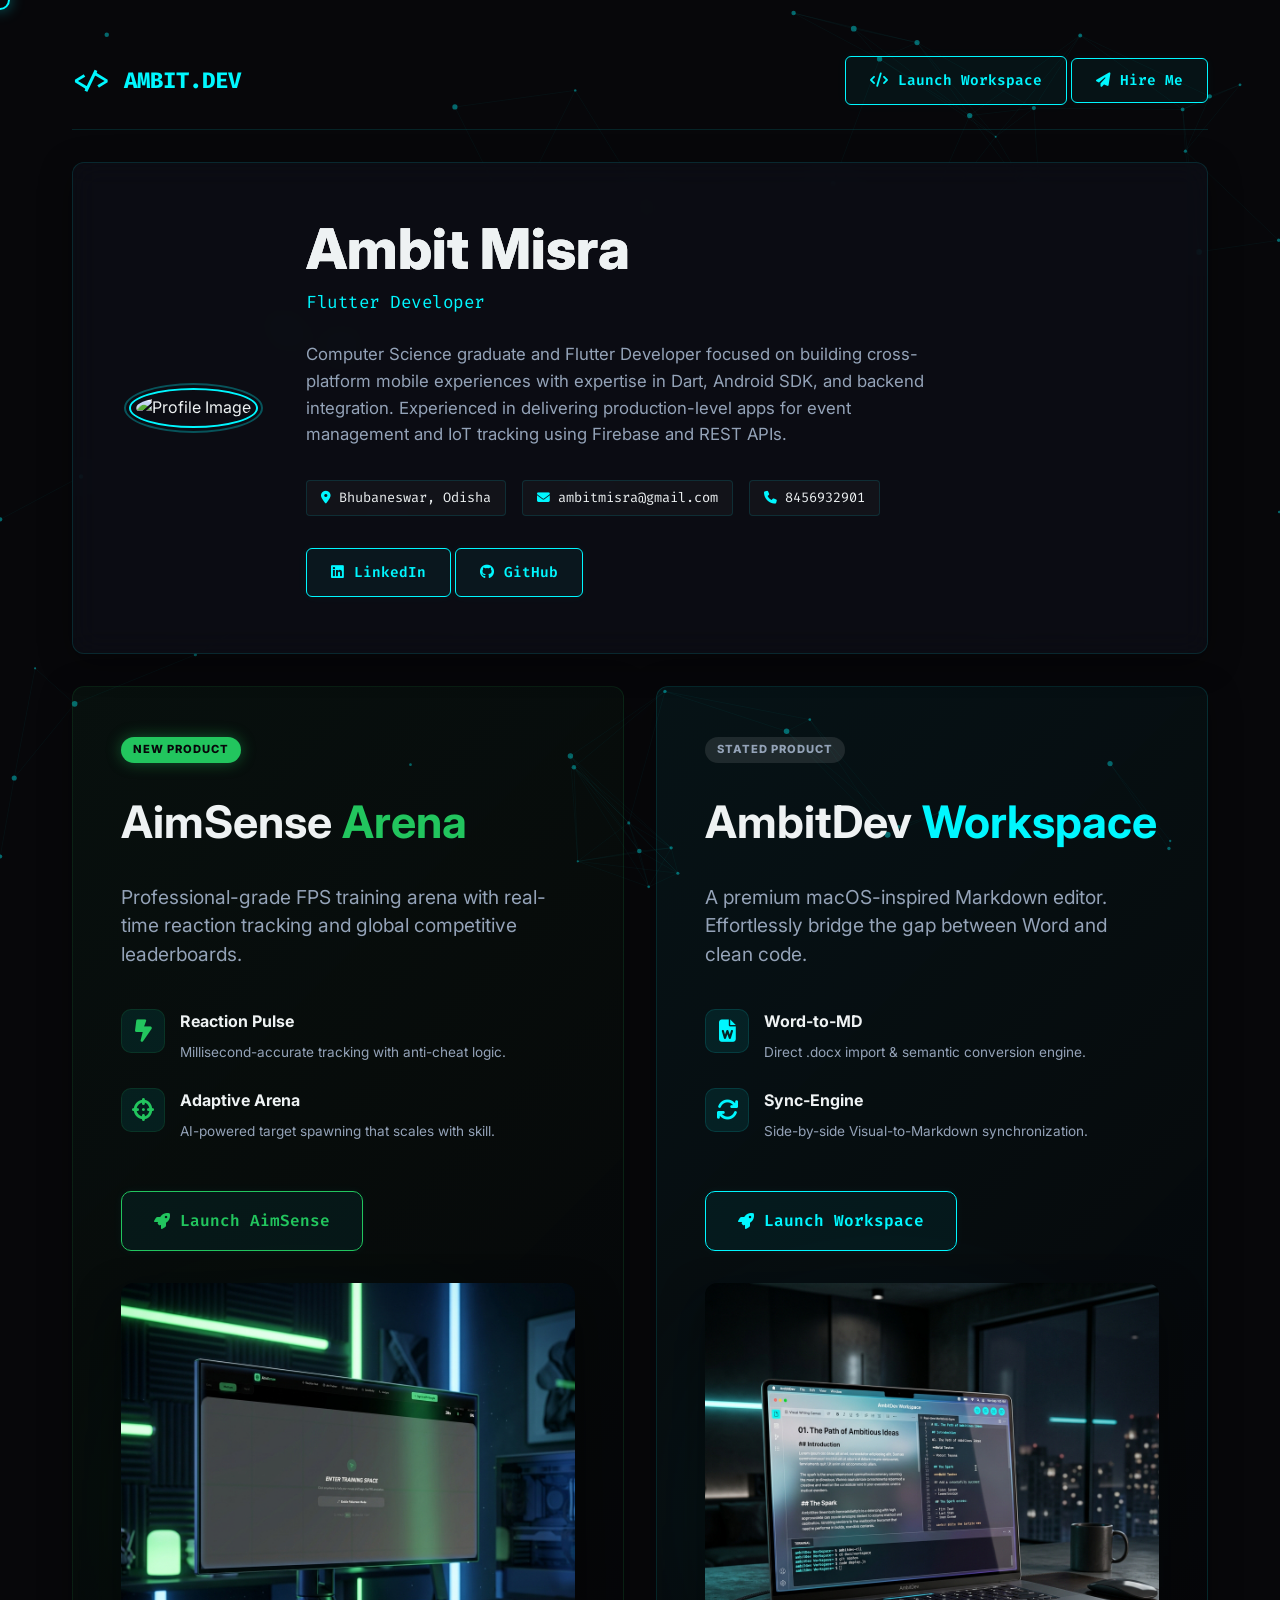
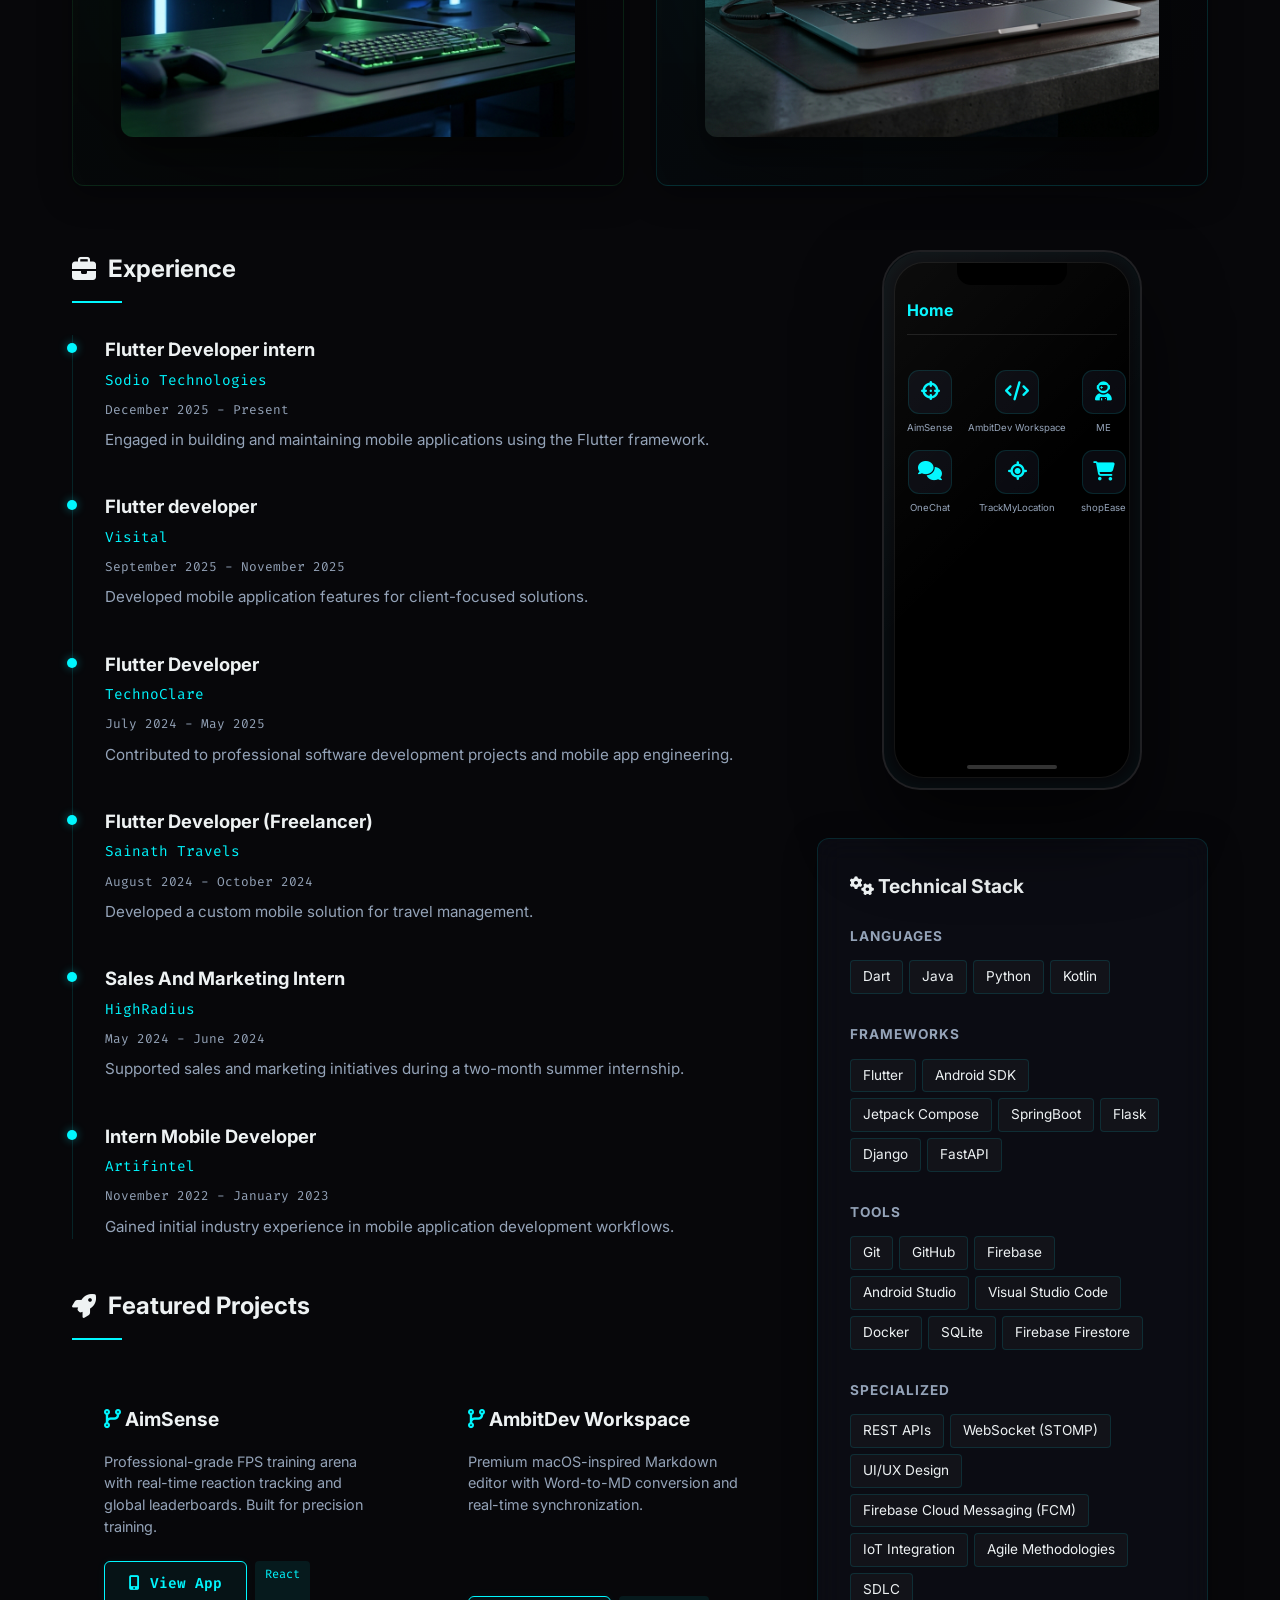
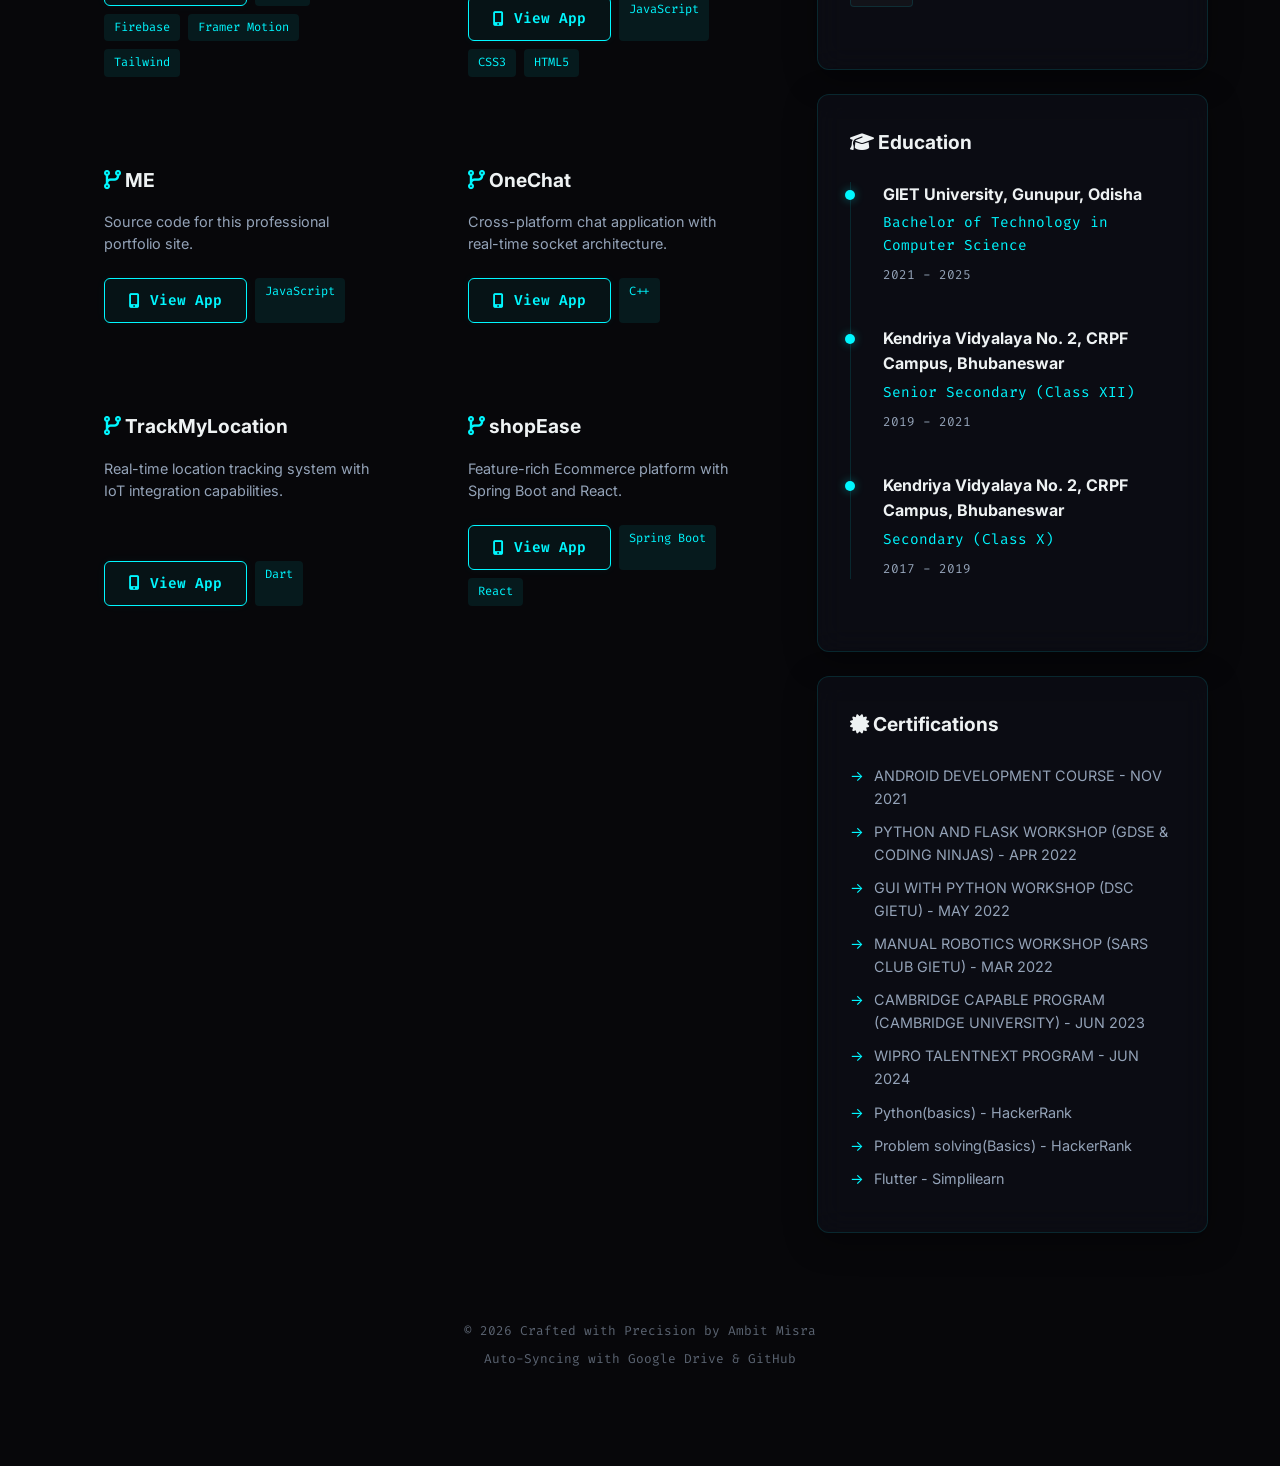
==== commit 875f6bea: "feat: add AimSense project showcase with interactive theme-aware cursor effects and updated project " ====
--- a/index.html
+++ b/index.html
@@ -51,44 +51,76 @@
                 </div>
             </header>
             
-            <!-- Premium Showcase: AmbitDev Workspace IDE -->
-            <section id="workspace-showcase" class="glass-card showcase-container fade-in">
-                <div class="showcase-content">
-                    <div class="badge-new">NEW PRODUCT</div>
-                    <h2>AmbitDev Workspace <span>IDE</span></h2>
-                    <p class="showcase-desc">A premium macOS-inspired Markdown editor for power users. Effortlessly bridge the gap between Microsoft Word and high-fidelity Markdown code.</p>
-                    
-                    <div class="feature-grid-visual">
-                        <div class="feature-item">
-                            <i class="fa-solid fa-file-word"></i>
-                            <div class="fi-text">
-                                <strong>Word-to-MD</strong>
-                                <span>Direct .docx import & semantic conversion engine.</span>
-                            </div>
-                        </div>
-                        <div class="feature-item">
-                            <i class="fa-solid fa-broom"></i>
-                            <div class="fi-text">
-                                <strong>Smart Sanitizer</strong>
-                                <span>Real-time cleaning of MS Word/Google Docs clipboards.</span>
-                            </div>
-                        </div>
-                        <div class="feature-item">
-                            <i class="fa-solid fa-arrows-rotate"></i>
-                            <div class="fi-text">
-                                <strong>Sync-Engine</strong>
-                                <span>Side-by-side Visual-to-Markdown synchronization.</span>
-                            </div>
-                        </div>
-                    </div>
-
-                    <div class="showcase-actions">
-                        <a href="workspace.html" class="primary-btn launch-btn"><i class="fa-solid fa-rocket"></i> Launch Workspace</a>
-                    </div>
-                </div>
-                <div class="showcase-visual">
-                    <img src="workspace_mockup.png" alt="AmbitDev Workspace IDE Mockup" class="mockup-img">
-                    <div class="mockup-glow"></div>
+            <!-- Premium Showcase: Products Side-by-Side -->
+            <section id="premium-products" class="premium-products-container fade-in">
+                <div class="products-grid">
+                    <!-- Product 1: AimSense -->
+                    <div id="aimsense-showcase" class="glass-card showcase-container green-theme">
+                        <div class="showcase-content">
+                            <div class="badge-new">NEW PRODUCT</div>
+                            <h2>AimSense <span>Arena</span></h2>
+                            <p class="showcase-desc">Professional-grade FPS training arena with real-time reaction tracking and global competitive leaderboards.</p>
+                            
+                            <div class="feature-grid-visual">
+                                <div class="feature-item">
+                                    <i class="fa-solid fa-bolt-lightning"></i>
+                                    <div class="fi-text">
+                                        <strong>Reaction Pulse</strong>
+                                        <span>Millisecond-accurate tracking with anti-cheat logic.</span>
+                                    </div>
+                                </div>
+                                <div class="feature-item">
+                                    <i class="fa-solid fa-crosshairs"></i>
+                                    <div class="fi-text">
+                                        <strong>Adaptive Arena</strong>
+                                        <span>AI-powered target spawning that scales with skill.</span>
+                                    </div>
+                                </div>
+                            </div>
+
+                            <div class="showcase-actions">
+                                <a href="https://aimsense-4d2c6.web.app/" target="_blank" class="primary-btn launch-btn"><i class="fa-solid fa-rocket"></i> Launch AimSense</a>
+                            </div>
+                        </div>
+                        <div class="showcase-visual">
+                            <img src="aimsense_mockup.png" alt="AimSense Pro Mockup" class="mockup-img">
+                            <div class="mockup-glow"></div>
+                        </div>
+                    </div>
+
+                    <!-- Product 2: AmbitDev Workspace IDE -->
+                    <div id="workspace-showcase" class="glass-card showcase-container">
+                        <div class="showcase-content">
+                            <div class="badge-new" style="background: rgba(255,255,255,0.1); color: var(--text-muted); box-shadow: none;">STATED PRODUCT</div>
+                            <h2>AmbitDev <span>Workspace</span></h2>
+                            <p class="showcase-desc">A premium macOS-inspired Markdown editor. Effortlessly bridge the gap between Word and clean code.</p>
+                            
+                            <div class="feature-grid-visual">
+                                <div class="feature-item">
+                                    <i class="fa-solid fa-file-word"></i>
+                                    <div class="fi-text">
+                                        <strong>Word-to-MD</strong>
+                                        <span>Direct .docx import & semantic conversion engine.</span>
+                                    </div>
+                                </div>
+                                <div class="feature-item">
+                                    <i class="fa-solid fa-arrows-rotate"></i>
+                                    <div class="fi-text">
+                                        <strong>Sync-Engine</strong>
+                                        <span>Side-by-side Visual-to-Markdown synchronization.</span>
+                                    </div>
+                                </div>
+                            </div>
+
+                            <div class="showcase-actions">
+                                <a href="workspace.html" class="primary-btn launch-btn"><i class="fa-solid fa-rocket"></i> Launch Workspace</a>
+                            </div>
+                        </div>
+                        <div class="showcase-visual">
+                            <img src="workspace_mockup.png" alt="AmbitDev Workspace IDE Mockup" class="mockup-img">
+                            <div class="mockup-glow"></div>
+                        </div>
+                    </div>
                 </div>
             </section>
 
--- a/style.css
+++ b/style.css
@@ -169,16 +169,32 @@
 }
 
 /* Premium Showcase Section */
+.premium-products-container {
+    margin-bottom: 4rem;
+}
+
+.products-grid {
+    display: grid;
+    grid-template-columns: 1fr 1fr;
+    gap: 2rem;
+}
+
 .showcase-container {
-    display: grid;
-    grid-template-columns: 1.2fr 1fr;
-    gap: 4rem;
-    padding: 4rem;
-    margin-bottom: 3rem;
-    align-items: center;
+    display: flex;
+    flex-direction: column;
+    padding: 3rem;
+    align-items: flex-start;
     position: relative;
     overflow: hidden;
     background: linear-gradient(135deg, rgba(0, 247, 255, 0.05), rgba(0, 0, 0, 0.2));
+    height: 100%;
+}
+
+.showcase-container.green-theme {
+    --accent-primary: #22c55e;
+    --accent-glow: rgba(34, 197, 94, 0.4);
+    --border-glass: rgba(34, 197, 94, 0.12);
+    background: linear-gradient(135deg, rgba(34, 197, 94, 0.05), rgba(0, 0, 0, 0.2));
 }
 
 .showcase-content { position: relative; z-index: 2; }
@@ -228,17 +244,23 @@
 
 .launch-btn { font-size: 1rem; padding: 16px 32px; border-radius: 10px; }
 
-.showcase-visual { position: relative; display: flex; justify-content: center; align-items: center; }
+.showcase-visual { 
+    margin-top: 2rem;
+    position: relative; 
+    display: flex; 
+    justify-content: center; 
+    align-items: center; 
+    width: 100%;
+}
 .mockup-img {
-    width: 130%;
+    width: 100%;
     height: auto;
     border-radius: 12px;
-    transform: perspective(1200px) rotateY(-15deg) rotateX(5deg);
-    box-shadow: -20px 20px 60px rgba(0,0,0,0.8);
+    box-shadow: 0 20px 40px rgba(0,0,0,0.5);
     transition: transform 0.6s ease;
     z-index: 2;
 }
-.showcase-container:hover .mockup-img { transform: perspective(1200px) rotateY(-5deg) rotateX(2deg) scale(1.02); }
+.showcase-container:hover .mockup-img { transform: scale(1.02); }
 
 .mockup-glow {
     position: absolute;
@@ -589,6 +611,7 @@
     #custom-cursor { display: none; }
     body { cursor: auto; }
     .layout-grid { grid-template-columns: 1fr; }
+    .products-grid { grid-template-columns: 1fr; }
     .profile-header { padding: 2rem; gap: 2rem; }
 }
 
